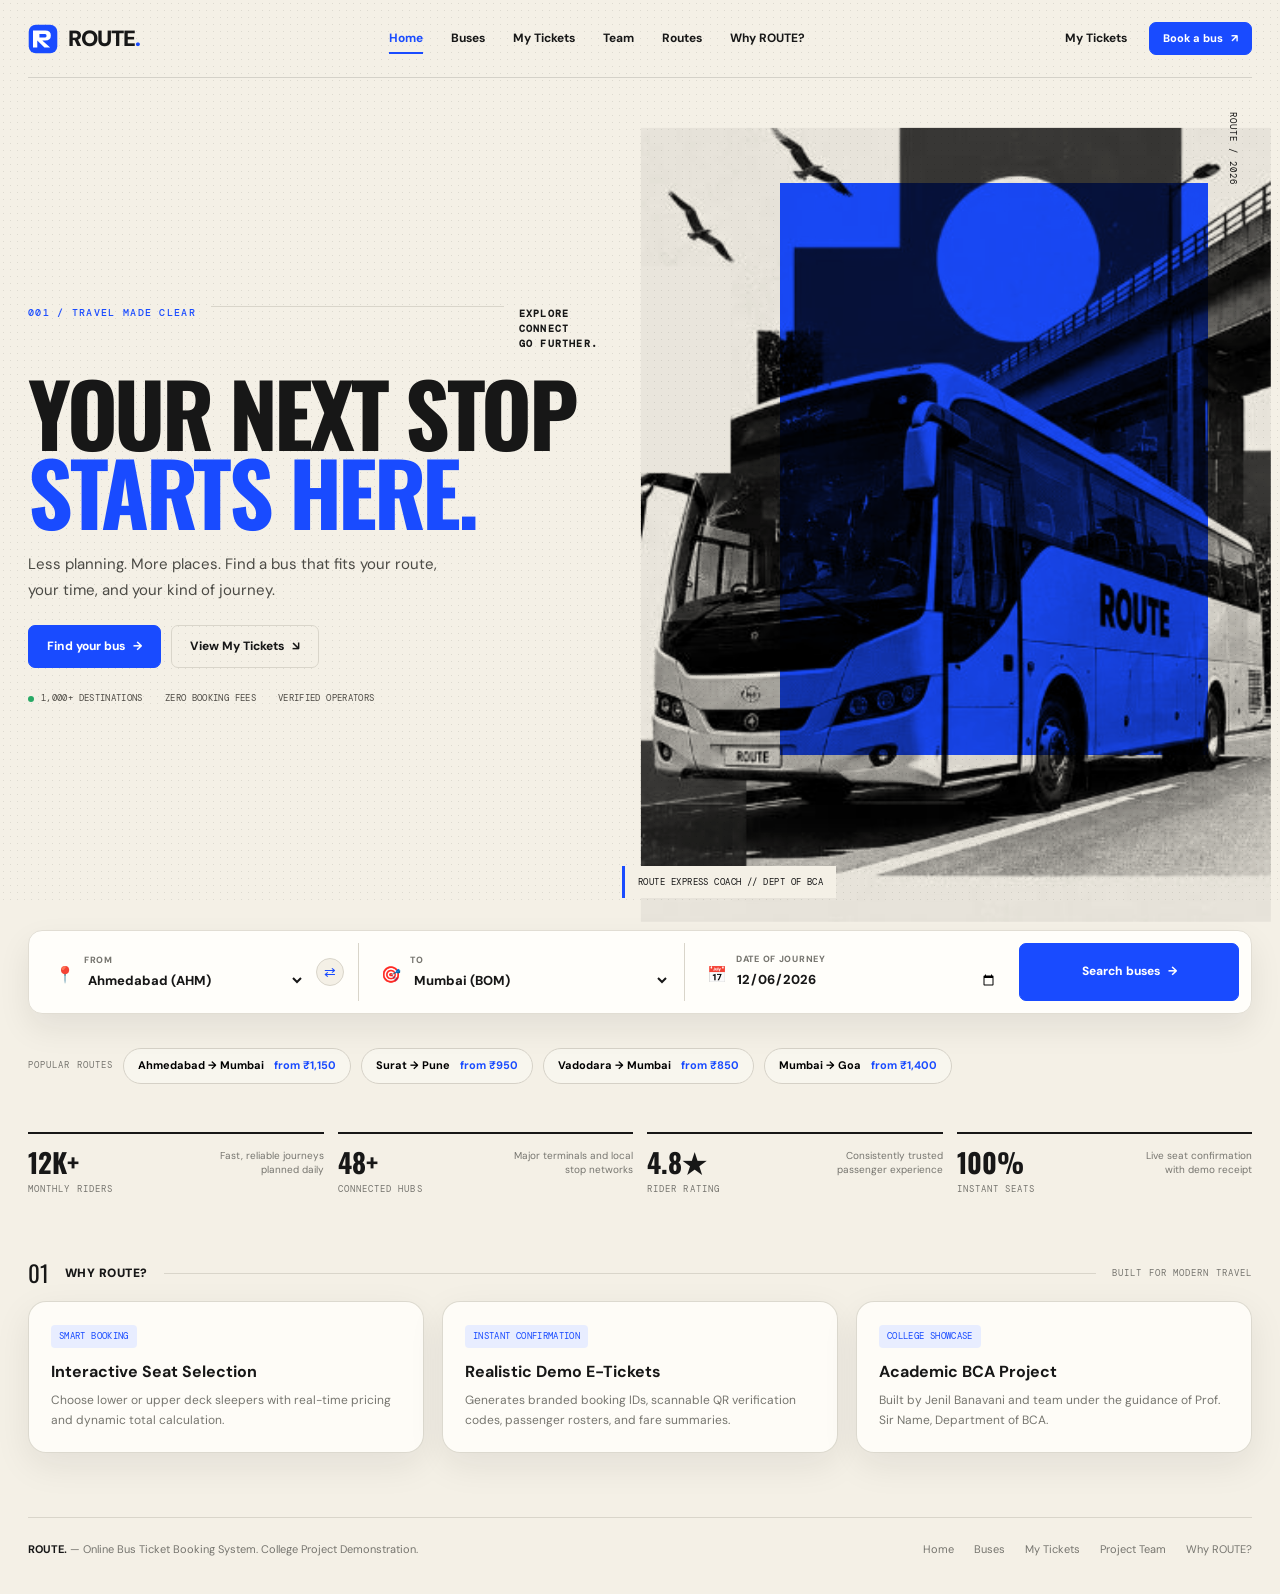
==== route-bus-booking/index.html @ c96f7eb5 "Initial commit: ROUTE - Online Bus Ticket Booking System" ====
<!doctype html>
<html lang="en">
<head>
  <meta charset="utf-8">
  <meta name="viewport" content="width=device-width, initial-scale=1">
  <meta name="theme-color" content="#f4f0e6">
  <meta name="description" content="Find your next stop with ROUTE. Explore bus routes, compare fares and book your journey online. College project demonstration.">
  <title>ROUTE — Online Bus Ticket Booking System</title>
  <link rel="icon" href="assets/route-mark.svg" type="image/svg+xml">
  <link rel="stylesheet" href="styles.css">
  <script src="app.js" defer></script>
</head>
<body>
  <div class="page-shell">
    <header class="site-header">
      <a class="brand" href="index.html" aria-label="ROUTE home">
        <img class="brand-mark" src="assets/route-mark.svg" alt="ROUTE logo">
        <span class="brand-word">ROUTE<span>.</span></span>
      </a>
      <nav class="nav-links" aria-label="Main navigation">
        <a href="index.html" class="active">Home</a>
        <a href="buses.html">Buses</a>
        <a href="ticket.html">My Tickets</a>
        <a href="project-team.html">Team</a>
        <a href="#popular">Routes</a>
        <a href="#why-route">Why ROUTE?</a>
      </nav>
      <div class="header-actions">
        <a href="ticket.html" class="text-button">My Tickets</a>
        <a href="buses.html" class="btn small">Book a bus <span>↗</span></a>
      </div>
      <button class="menu-toggle" aria-label="Toggle navigation" aria-expanded="false">☰</button>
    </header>

    <main>
      <section class="hero" aria-labelledby="hero-title">
        <div class="hero-copy">
          <div class="micro-stack">
            <span class="eyebrow blue">001 / Travel made clear</span>
            <span class="serif-rule"></span>
            <strong>Explore<br>Connect<br>Go further.</strong>
          </div>
          <h1 id="hero-title">Your next stop <span>starts here.</span></h1>
          <p class="hero-sub">Less planning. More places. Find a bus that fits your route, your time, and your kind of journey.</p>
          <div style="display:flex;gap:10px;flex-wrap:wrap">
            <a href="#search" class="btn">Find your bus <span>→</span></a>
            <a href="ticket.html" class="btn secondary">View My Tickets <span>↘</span></a>
          </div>
          <div class="hero-meta">
            <span><i class="status-dot"></i> 1,000+ destinations</span>
            <span>Zero booking fees</span>
            <span>Verified operators</span>
          </div>
        </div>

        <figure class="hero-art">
          <img src="assets/bus-clean.png" alt="ROUTE express coach bus with cobalt graphic shapes and flight patterns">
          <figcaption class="art-caption">ROUTE EXPRESS COACH // DEPT OF BCA</figcaption>
        </figure>
      </section>

      <section id="search" aria-label="Bus search">
        <form class="booking-search" id="trip-search-form">
          <div class="search-field">
            <span class="icon search-icon">📍</span>
            <div style="flex:1">
              <label for="from-city">From</label>
              <select id="from-city" name="from">
                <option value="Ahmedabad" selected>Ahmedabad (AHM)</option>
                <option value="Surat">Surat (SUR)</option>
                <option value="Vadodara">Vadodara (BDQ)</option>
                <option value="Rajkot">Rajkot (RAJ)</option>
                <option value="Mumbai">Mumbai (BOM)</option>
                <option value="Pune">Pune (PUN)</option>
              </select>
            </div>
            <button type="button" class="swap-btn" id="swap-cities" title="Swap cities" aria-label="Swap cities">⇄</button>
          </div>

          <div class="search-field">
            <span class="icon search-icon">🎯</span>
            <div style="flex:1">
              <label for="to-city">To</label>
              <select id="to-city" name="to">
                <option value="Mumbai" selected>Mumbai (BOM)</option>
                <option value="Pune">Pune (PUN)</option>
                <option value="Ahmedabad">Ahmedabad (AHM)</option>
                <option value="Surat">Surat (SUR)</option>
                <option value="Vadodara">Vadodara (BDQ)</option>
                <option value="Goa">Goa (GOI)</option>
              </select>
            </div>
          </div>

          <div class="search-field">
            <span class="icon search-icon">📅</span>
            <div style="flex:1">
              <label for="travel-date">Date of Journey</label>
              <input type="date" id="travel-date" name="date" value="2026-10-15">
            </div>
          </div>

          <button type="submit" class="btn search-submit">Search buses <span>→</span></button>
        </form>
      </section>

      <section id="popular" class="popular-routes" aria-label="Popular routes">
        <span class="tiny-label">Popular routes</span>
        <button type="button" class="route-chip" data-from="Ahmedabad" data-to="Mumbai">Ahmedabad → Mumbai <span class="blue">from ₹1,150</span></button>
        <button type="button" class="route-chip" data-from="Surat" data-to="Pune">Surat → Pune <span class="blue">from ₹950</span></button>
        <button type="button" class="route-chip" data-from="Vadodara" data-to="Mumbai">Vadodara → Mumbai <span class="blue">from ₹850</span></button>
        <button type="button" class="route-chip" data-from="Mumbai" data-to="Goa">Mumbai → Goa <span class="blue">from ₹1,400</span></button>
      </section>

      <section class="stats-row" aria-label="Platform highlights">
        <article class="stat-card">
          <div>
            <strong>12K+</strong>
            <div class="tiny-label" style="margin-top:4px">Monthly riders</div>
          </div>
          <span>Fast, reliable journeys planned daily</span>
        </article>
        <article class="stat-card">
          <div>
            <strong>48+</strong>
            <div class="tiny-label" style="margin-top:4px">Connected hubs</div>
          </div>
          <span>Major terminals and local stop networks</span>
        </article>
        <article class="stat-card">
          <div>
            <strong>4.8★</strong>
            <div class="tiny-label" style="margin-top:4px">Rider rating</div>
          </div>
          <span>Consistently trusted passenger experience</span>
        </article>
        <article class="stat-card">
          <div>
            <strong>100%</strong>
            <div class="tiny-label" style="margin-top:4px">Instant seats</div>
          </div>
          <span>Live seat confirmation with demo receipt</span>
        </article>
      </section>

      <section id="why-route" style="margin-top:54px" aria-label="Why choose ROUTE">
        <div class="page-topline">
          <span class="page-number">01</span>
          <span class="section-label">Why ROUTE?</span>
          <span class="serif-rule"></span>
          <span class="tiny-label">Built for modern travel</span>
        </div>
        <div style="display:grid;grid-template-columns:repeat(auto-fit,minmax(280px,1fr));gap:18px;margin-top:16px">
          <article class="panel" style="padding:22px">
            <span class="mini-tag blue-tag" style="margin-bottom:12px">Smart Booking</span>
            <h3 style="font-size:16px;margin:0 0 8px">Interactive Seat Selection</h3>
            <p style="color:var(--muted);font-size:12px;line-height:1.6;margin:0">Choose lower or upper deck sleepers with real-time pricing and dynamic total calculation.</p>
          </article>
          <article class="panel" style="padding:22px">
            <span class="mini-tag blue-tag" style="margin-bottom:12px">Instant Confirmation</span>
            <h3 style="font-size:16px;margin:0 0 8px">Realistic Demo E-Tickets</h3>
            <p style="color:var(--muted);font-size:12px;line-height:1.6;margin:0">Generates branded booking IDs, scannable QR verification codes, passenger rosters, and fare summaries.</p>
          </article>
          <article class="panel" style="padding:22px">
            <span class="mini-tag blue-tag" style="margin-bottom:12px">College Showcase</span>
            <h3 style="font-size:16px;margin:0 0 8px">Academic BCA Project</h3>
            <p style="color:var(--muted);font-size:12px;line-height:1.6;margin:0">Built by Jenil Banavani and team under the guidance of Prof. Sir Name, Department of BCA.</p>
          </article>
        </div>
      </section>
    </main>

    <footer class="site-footer">
      <div>
        <strong>ROUTE.</strong> — Online Bus Ticket Booking System. College Project Demonstration.
      </div>
      <div class="footer-links">
        <a href="index.html">Home</a>
        <a href="buses.html">Buses</a>
        <a href="ticket.html">My Tickets</a>
        <a href="project-team.html">Project Team</a>
        <a href="#why-route">Why ROUTE?</a>
      </div>
    </footer>
  </div>
</body>
</html>
---- route-bus-booking/styles.css ----
@import url('https://fonts.googleapis.com/css2?family=DM+Mono:wght@400;500;700&family=DM+Sans:wght@400;500;600;700;800&family=Oswald:wght@500;600;700&display=swap');

/* ==========================================================================
   ROUTE — Online Bus Ticket Booking System
   Unified Design Tokens & Global Styles
   ========================================================================== */

:root {
  --paper: #f4f0e6;
  --paper-light: #fbf9f3;
  --ink: #171717;
  --muted: #76756f;
  --line: #d9d5ca;
  --blue: #194bff;
  --blue-dark: #1037cf;
  --green: #148447;
  --white: #fffefa;
  --shadow: 0 12px 36px rgba(26, 25, 22, 0.08);
  --radius: 18px;
}

*, *::before, *::after {
  box-sizing: border-box;
}

html {
  scroll-behavior: smooth;
}

body {
  margin: 0;
  background-color: var(--paper);
  color: var(--ink);
  font-family: 'DM Sans', -apple-system, BlinkMacSystemFont, 'Segoe UI', Roboto, sans-serif;
  font-size: 14px;
  line-height: 1.45;
  min-height: 100vh;
  position: relative;
}

body::before {
  content: "";
  position: fixed;
  inset: 0;
  pointer-events: none;
  opacity: 0.16;
  z-index: -1;
  background-image: radial-gradient(#6b685f 0.55px, transparent 0.65px);
  background-size: 7px 7px;
}

a {
  color: inherit;
  text-decoration: none;
}

button, input, select {
  font: inherit;
}

button {
  cursor: pointer;
}

img {
  display: block;
  max-width: 100%;
}

/* Typography Utilities */
.mono { font-family: 'DM Mono', monospace; }
.eyebrow {
  font-family: 'DM Mono', monospace;
  text-transform: uppercase;
  letter-spacing: 0.13em;
  font-size: 10px;
  font-weight: 500;
}
.blue { color: var(--blue); }
.muted { color: var(--muted); }
.serif-rule {
  height: 1px;
  background: var(--line);
  flex: 1;
  min-width: 18px;
}

/* Page Shell & Navigation */
.page-shell {
  max-width: 1420px;
  padding: 0 28px;
  margin: 0 auto;
}

.site-header {
  height: 78px;
  display: flex;
  align-items: center;
  gap: 34px;
  border-bottom: 1px solid rgba(23, 23, 23, 0.14);
  position: relative;
  z-index: 100;
}

.brand {
  display: inline-flex;
  align-items: center;
  gap: 10px;
  font-size: 23px;
  font-weight: 900;
  letter-spacing: -1.3px;
  flex-shrink: 0;
}

.brand-mark {
  width: 30px;
  height: 30px;
}

.brand-word span {
  color: var(--blue);
}

.nav-links {
  display: flex;
  align-items: center;
  gap: 28px;
  margin: auto;
  font-size: 12px;
  font-weight: 700;
}

.nav-links a {
  position: relative;
  padding: 8px 0;
  transition: color 0.18s;
}

.nav-links a:hover,
.nav-links a.active {
  color: var(--blue);
}

.nav-links a:hover::after,
.nav-links a.active::after {
  content: "";
  position: absolute;
  bottom: 1px;
  left: 0;
  right: 0;
  height: 2px;
  background: var(--blue);
}

.header-actions {
  display: flex;
  gap: 10px;
  align-items: center;
}

.text-button {
  border: 0;
  background: transparent;
  font-size: 12px;
  font-weight: 700;
  padding: 10px 12px;
  cursor: pointer;
  color: var(--ink);
  transition: color 0.18s;
}

.text-button:hover {
  color: var(--blue);
}

.btn {
  display: inline-flex;
  align-items: center;
  justify-content: center;
  gap: 8px;
  border: 1px solid var(--blue);
  background: var(--blue);
  color: #fff;
  padding: 12px 18px;
  border-radius: 7px;
  font-weight: 800;
  font-size: 12px;
  text-decoration: none;
  cursor: pointer;
  transition: transform 0.18s, background 0.18s, border-color 0.18s, color 0.18s;
  white-space: nowrap;
}

.btn:hover {
  background: var(--blue-dark);
  border-color: var(--blue-dark);
  color: #fff;
  transform: translateY(-1px);
}

.btn.secondary {
  background: transparent;
  color: var(--ink);
  border-color: var(--line);
}

.btn.secondary:hover {
  border-color: var(--blue);
  color: var(--blue);
  background: rgba(25, 75, 255, 0.05);
}

.btn.small {
  padding: 8px 13px;
  font-size: 11px;
}

.btn.full {
  width: 100%;
}

.btn:disabled {
  opacity: 0.45;
  cursor: not-allowed;
  transform: none;
}

.menu-toggle {
  display: none;
  border: 1px solid var(--line);
  border-radius: 8px;
  background: var(--paper-light);
  width: 38px;
  height: 38px;
  font-size: 20px;
  align-items: center;
  justify-content: center;
  padding: 0;
}

/* Page Topline */
.page-topline {
  display: flex;
  align-items: center;
  gap: 16px;
  margin: 26px 0 16px;
}

.page-number {
  font-family: 'Oswald', sans-serif;
  font-size: 23px;
  line-height: 1;
}

.section-label {
  font-size: 12px;
  font-weight: 900;
  text-transform: uppercase;
  letter-spacing: 0.04em;
}

.tiny-label {
  font-family: 'DM Mono', monospace;
  font-size: 9px;
  letter-spacing: 0.12em;
  text-transform: uppercase;
  color: var(--muted);
  white-space: nowrap;
}

/* Form Controls & Panels */
.panel {
  background: rgba(255, 254, 250, 0.85);
  border: 1px solid rgba(217, 213, 202, 0.9);
  border-radius: var(--radius);
  box-shadow: var(--shadow);
}

.form-field {
  display: flex;
  flex-direction: column;
  gap: 6px;
  min-width: 0;
}

.form-field label {
  font-size: 10px;
  font-weight: 800;
  color: #494843;
}

.form-field input,
.form-field select {
  width: 100%;
  min-width: 0;
  border: 1px solid #dcd8cf;
  background: #fffefa;
  border-radius: 7px;
  padding: 11px 12px;
  color: var(--ink);
  outline: none;
  transition: border 0.18s, box-shadow 0.18s;
}

.form-field input:focus,
.form-field select:focus {
  border-color: var(--blue);
  box-shadow: 0 0 0 3px rgba(25, 75, 255, 0.12);
}

.icon {
  width: 18px;
  height: 18px;
  display: inline-block;
  vertical-align: middle;
  flex-shrink: 0;
}

.mini-tag {
  display: inline-flex;
  align-items: center;
  gap: 6px;
  padding: 5px 8px;
  border-radius: 4px;
  background: #efede5;
  font-family: 'DM Mono', monospace;
  font-size: 9px;
  text-transform: uppercase;
  letter-spacing: 0.04em;
}

.mini-tag.blue-tag {
  background: #e8edff;
  color: var(--blue);
}

.status-dot {
  width: 6px;
  height: 6px;
  background: #27a965;
  border-radius: 50%;
  display: inline-block;
}

/* Flow Progress Bar */
.flow-progress {
  display: flex;
  align-items: center;
  gap: 8px;
  margin: 20px 0 24px;
  overflow-x: auto;
  padding: 2px 0 6px;
}

.progress-step {
  display: flex;
  align-items: center;
  gap: 8px;
  color: #8c8981;
  font-size: 10px;
  white-space: nowrap;
}

.progress-step .step-circle {
  display: inline-flex;
  align-items: center;
  justify-content: center;
  width: 25px;
  height: 25px;
  border-radius: 50%;
  border: 1px solid #d3d0c8;
  background: #f8f5ed;
  font-family: 'DM Mono', monospace;
  font-size: 10px;
}

.progress-step.active {
  font-weight: 800;
  color: var(--ink);
}

.progress-step.active .step-circle {
  background: var(--blue);
  border-color: var(--blue);
  color: #fff;
}

.progress-step.done .step-circle {
  background: #e2eaff;
  border-color: #e2eaff;
  color: var(--blue);
}

.progress-line {
  height: 1px;
  min-width: 22px;
  flex: 1;
  background: #d7d3ca;
}

/* ==========================================================================
   Home Page Styles
   ========================================================================== */

.hero {
  display: grid;
  grid-template-columns: 0.95fr 1.05fr;
  min-height: 520px;
  align-items: center;
  padding: 34px 0 24px;
  gap: 24px;
}

.hero-copy {
  position: relative;
  z-index: 2;
  padding: 10px 0 16px;
}

.micro-stack {
  display: flex;
  align-items: flex-start;
  gap: 15px;
  margin-bottom: 22px;
}

.micro-stack strong {
  font-family: 'DM Mono', monospace;
  font-size: 10px;
  letter-spacing: 0.12em;
  line-height: 1.5;
  text-transform: uppercase;
  max-width: 110px;
}

.hero h1 {
  font-family: 'Oswald', Impact, sans-serif;
  font-size: clamp(56px, 6.8vw, 100px);
  font-weight: 700;
  line-height: 0.9;
  letter-spacing: -0.04em;
  text-transform: uppercase;
  margin: 0 0 22px;
  max-width: 650px;
}

.hero h1 span {
  color: var(--blue);
  display: block;
}

.hero-sub {
  font-size: 15px;
  color: #4b4a45;
  max-width: 420px;
  line-height: 1.7;
  margin: 0 0 22px;
}

.hero-meta {
  display: flex;
  gap: 22px;
  align-items: center;
  font-family: 'DM Mono', monospace;
  font-size: 9px;
  text-transform: uppercase;
  letter-spacing: 0.04em;
  color: #4e4b45;
  margin-top: 24px;
  flex-wrap: wrap;
}

.hero-meta span {
  display: flex;
  align-items: center;
  gap: 7px;
}

.hero-art {
  position: relative;
  min-height: 410px;
  display: flex;
  align-items: center;
  justify-content: center;
  margin: 0;
}

.hero-art::before {
  content: "";
  position: absolute;
  width: 68%;
  height: 72%;
  right: 7%;
  top: 9%;
  background: var(--blue);
  z-index: 0;
}

.hero-art::after {
  content: "ROUTE / 2026";
  position: absolute;
  right: 2%;
  top: 0;
  font-family: 'DM Mono', monospace;
  font-size: 9px;
  letter-spacing: 0.12em;
  writing-mode: vertical-rl;
}

.hero-art img {
  width: 100%;
  max-width: 740px;
  position: relative;
  z-index: 1;
  mix-blend-mode: multiply;
  filter: grayscale(1) contrast(1.05);
  transform: translate(3%, 2%);
}

.art-caption {
  position: absolute;
  left: 0;
  bottom: 8px;
  z-index: 2;
  background: var(--paper);
  padding: 9px 13px;
  font-family: 'DM Mono', monospace;
  font-size: 9px;
  text-transform: uppercase;
  line-height: 1.6;
  letter-spacing: 0.05em;
  border-left: 3px solid var(--blue);
}

.booking-search {
  position: relative;
  margin: 0 0 34px;
  background: var(--white);
  border: 1px solid #e1ddd3;
  border-radius: 14px;
  box-shadow: 0 14px 32px rgba(27, 26, 23, 0.08);
  padding: 12px;
  display: grid;
  grid-template-columns: 1fr 1fr 1fr 220px;
  gap: 8px;
}

.search-field {
  display: flex;
  align-items: center;
  gap: 11px;
  padding: 10px 14px;
  border-right: 1px solid var(--line);
  min-width: 0;
}

.search-field:last-of-type {
  border: 0;
}

.search-field .search-icon {
  color: var(--blue);
  font-size: 16px;
}

.search-field label {
  display: block;
  font-size: 9px;
  font-weight: 800;
  color: var(--muted);
  text-transform: uppercase;
  letter-spacing: 0.08em;
  margin-bottom: 3px;
}

.search-field input,
.search-field select {
  border: 0;
  background: transparent;
  outline: none;
  width: 100%;
  font-weight: 800;
  font-size: 13px;
  color: var(--ink);
  min-width: 0;
  padding: 0;
}

.swap-btn {
  background: var(--paper);
  border: 1px solid var(--line);
  border-radius: 50%;
  width: 28px;
  height: 28px;
  color: var(--blue);
  display: flex;
  align-items: center;
  justify-content: center;
  flex-shrink: 0;
  transition: transform 0.18s, border-color 0.18s;
}

.swap-btn:hover {
  transform: rotate(180deg);
  border-color: var(--blue);
}

.search-submit {
  align-self: stretch;
  min-height: 54px;
}

.popular-routes {
  display: flex;
  align-items: center;
  gap: 10px;
  flex-wrap: wrap;
  padding-bottom: 12px;
}

.route-chip {
  display: inline-flex;
  align-items: center;
  gap: 10px;
  border: 1px solid #d5d1c7;
  background: rgba(255, 254, 250, 0.4);
  padding: 9px 14px;
  border-radius: 30px;
  font-size: 11px;
  font-weight: 700;
  cursor: pointer;
  transition: all 0.18s;
}

.route-chip:hover {
  border-color: var(--blue);
  color: var(--blue);
  background: #fff;
  transform: translateY(-1px);
}

.stats-row {
  display: grid;
  grid-template-columns: repeat(4, 1fr);
  gap: 14px;
  margin: 36px 0 0;
}

.stat-card {
  border-top: 2px solid var(--ink);
  padding: 15px 0 12px;
  display: flex;
  justify-content: space-between;
  gap: 12px;
  align-items: flex-start;
}

.stat-card strong {
  font-family: 'Oswald', sans-serif;
  font-size: 27px;
  line-height: 1;
}

.stat-card span {
  max-width: 125px;
  color: var(--muted);
  font-size: 10px;
  text-align: right;
}

/* ==========================================================================
   Bus Listing Page Styles
   ========================================================================== */

.results-title {
  display: flex;
  align-items: flex-end;
  justify-content: space-between;
  gap: 20px;
  margin-bottom: 20px;
}

.results-title h1,
.subpage-title {
  font-family: 'Oswald', sans-serif;
  font-size: clamp(42px, 5vw, 64px);
  line-height: 0.95;
  letter-spacing: -0.02em;
  text-transform: uppercase;
  margin: 0;
}

.results-title h1 span {
  color: var(--blue);
}

.results-subtitle {
  color: var(--muted);
  font-size: 12px;
  margin-top: 8px;
}

.compact-search {
  display: flex;
  align-items: center;
  gap: 13px;
  border: 1px solid var(--line);
  border-radius: 10px;
  background: #fbf9f3;
  padding: 11px 14px;
  font-size: 11px;
}

.compact-search strong {
  font-size: 13px;
}

.compact-search .arrow {
  color: var(--blue);
  font-size: 18px;
}

.results-layout {
  display: grid;
  grid-template-columns: 230px 1fr;
  gap: 18px;
  align-items: start;
}

.filter-panel {
  padding: 18px 16px;
  position: sticky;
  top: 16px;
}

.panel-heading {
  display: flex;
  align-items: center;
  justify-content: space-between;
  gap: 8px;
  padding-bottom: 12px;
  border-bottom: 1px solid var(--line);
  margin-bottom: 12px;
}

.panel-heading h3 {
  font-size: 13px;
  margin: 0;
}

.link-button {
  border: 0;
  background: transparent;
  color: var(--blue);
  font-size: 10px;
  font-weight: 800;
  padding: 0;
  cursor: pointer;
}

.filter-group {
  padding: 12px 0;
  border-bottom: 1px solid #e6e2d8;
}

.filter-group:last-child {
  border: 0;
}

.filter-group h4 {
  font-size: 10px;
  margin: 0 0 9px;
  text-transform: uppercase;
  letter-spacing: 0.05em;
}

.check-row {
  display: flex;
  align-items: center;
  gap: 8px;
  font-size: 10.5px;
  margin: 7px 0;
  color: #53524d;
  cursor: pointer;
}

.check-row input {
  accent-color: var(--blue);
  margin: 0;
  width: 14px;
  height: 14px;
}

.range-row {
  display: flex;
  justify-content: space-between;
  font-family: 'DM Mono', monospace;
  font-size: 9px;
  color: var(--muted);
  margin-top: 6px;
}

.range-input {
  width: 100%;
  accent-color: var(--blue);
}

.list-tools {
  display: flex;
  align-items: center;
  justify-content: space-between;
  gap: 15px;
  margin-bottom: 12px;
}

.list-tools strong {
  font-size: 13px;
}

.list-tools span {
  font-size: 11px;
  color: var(--muted);
}

.sort-select {
  border: 1px solid var(--line);
  border-radius: 7px;
  background: #fffefa;
  padding: 8px 10px;
  font-size: 10.5px;
  font-weight: 700;
  outline: none;
}

.bus-list {
  display: flex;
  flex-direction: column;
  gap: 11px;
}

.bus-card {
  display: grid;
  grid-template-columns: 124px 1.1fr 0.9fr 130px;
  gap: 15px;
  align-items: center;
  background: rgba(255, 254, 250, 0.9);
  border: 1px solid #e1ddd3;
  border-radius: 14px;
  padding: 13px;
  transition: transform 0.18s, border-color 0.18s, box-shadow 0.18s;
}

.bus-card:hover {
  transform: translateY(-2px);
  border-color: #becbff;
  box-shadow: 0 10px 24px rgba(25, 75, 255, 0.08);
}

.bus-thumb {
  width: 124px;
  height: 92px;
  background: #e4e1d8;
  position: relative;
  overflow: hidden;
  border-radius: 8px;
}

.bus-thumb::before {
  content: "";
  position: absolute;
  top: 0;
  right: 0;
  width: 52%;
  height: 100%;
  background: var(--blue);
}

.bus-thumb img {
  height: 100%;
  width: 160%;
  max-width: none;
  object-fit: contain;
  position: relative;
  left: -20%;
  mix-blend-mode: multiply;
  filter: grayscale(1);
}

.bus-time {
  display: flex;
  align-items: center;
  gap: 8px;
  font-family: 'Oswald', sans-serif;
  font-size: 18px;
  line-height: 1.1;
}

.bus-time .small-arrow {
  font-family: 'DM Sans', sans-serif;
  color: var(--muted);
  font-size: 13px;
}

.bus-route-line {
  display: flex;
  align-items: center;
  gap: 10px;
  color: var(--muted);
  font-size: 10px;
  margin: 7px 0 8px;
}

.route-dash {
  flex: 1;
  max-width: 40px;
  border-top: 1px dashed #bab6ad;
}

.bus-meta {
  display: flex;
  flex-wrap: wrap;
  gap: 8px;
  color: #55534e;
  font-size: 9.5px;
}

.bus-company {
  font-size: 12px;
  font-weight: 800;
}

.rating {
  font-size: 10px;
  color: #77746d;
  margin-top: 5px;
}

.rating b {
  color: #181818;
}

.stars {
  color: #f0a800;
  letter-spacing: 1px;
}

.bus-features {
  display: flex;
  gap: 6px;
  flex-wrap: wrap;
  margin-top: 7px;
}

.feature {
  font-size: 8.5px;
  color: #64615b;
  display: inline-flex;
  align-items: center;
  gap: 4px;
}

.bus-price {
  text-align: right;
}

.bus-price strong {
  display: block;
  font-family: 'Oswald', sans-serif;
  font-size: 24px;
  line-height: 1.15;
}

.bus-price small {
  display: block;
  color: var(--muted);
  font-size: 9px;
  margin-bottom: 10px;
}

.bus-price .btn {
  padding: 10px 12px;
  font-size: 10.5px;
}

.empty-state {
  padding: 45px 20px;
  text-align: center;
  border: 1px dashed var(--line);
  border-radius: 13px;
  color: var(--muted);
}

.empty-state strong {
  display: block;
  color: var(--ink);
  font-size: 18px;
  margin-bottom: 8px;
}

/* ==========================================================================
   Seat Selection Page Styles
   ========================================================================== */

.page-heading-row {
  display: flex;
  align-items: flex-end;
  justify-content: space-between;
  gap: 20px;
  margin: 24px 0 18px;
}

.page-heading-row p {
  margin: 10px 0 0;
  color: var(--muted);
  font-size: 12px;
}

.journey-strip {
  display: flex;
  align-items: center;
  justify-content: space-between;
  gap: 16px;
  padding: 15px 18px;
  margin-bottom: 18px;
}

.journey-city {
  display: flex;
  align-items: center;
  gap: 12px;
  font-weight: 800;
  font-size: 14px;
}

.journey-city small {
  display: block;
  color: var(--muted);
  font-size: 9px;
  font-weight: 500;
}

.journey-date {
  text-align: right;
  color: var(--muted);
  font-size: 10px;
}

.journey-date strong {
  display: block;
  color: var(--ink);
  font-size: 12px;
}

.seat-layout {
  display: grid;
  grid-template-columns: minmax(0, 1.25fr) minmax(260px, 0.75fr);
  gap: 18px;
  align-items: start;
}

.seat-panel {
  padding: 20px;
}

.bus-ident {
  display: flex;
  align-items: center;
  gap: 14px;
  padding-bottom: 16px;
  border-bottom: 1px solid var(--line);
}

.bus-ident .bus-thumb {
  width: 84px;
  height: 64px;
  flex-shrink: 0;
}

.bus-ident h3 {
  font-size: 14px;
  margin: 0 0 4px;
}

.bus-ident p {
  font-size: 10px;
  color: var(--muted);
  margin: 0;
}

.deck-tabs {
  display: flex;
  gap: 8px;
  margin: 16px 0;
}

.deck-tab {
  border: 1px solid var(--line);
  border-radius: 6px;
  background: transparent;
  padding: 8px 14px;
  font-size: 10.5px;
  font-weight: 800;
  cursor: pointer;
  transition: all 0.18s;
}

.deck-tab.active {
  background: var(--blue);
  border-color: var(--blue);
  color: #fff;
}

.seat-legend {
  display: flex;
  gap: 18px;
  flex-wrap: wrap;
  font-size: 9.5px;
  color: var(--muted);
  margin-bottom: 16px;
}

.seat-legend span {
  display: flex;
  align-items: center;
  gap: 6px;
}

.legend-box {
  width: 14px;
  height: 14px;
  border-radius: 3px;
  background: #fff;
  border: 1px solid #cfcbc1;
}

.legend-box.selected {
  background: var(--blue);
  border-color: var(--blue);
}

.legend-box.occupied {
  background: #d6d3cb;
  border-color: #d6d3cb;
}

.bus-cabin {
  border: 1px solid #dcd8cf;
  border-radius: 80px 80px 18px 18px;
  padding: 26px 20px 22px;
  max-width: 440px;
  margin: 0 auto;
  background: linear-gradient(180deg, #f6f4ed, #eeece4);
  position: relative;
}

.driver-row {
  display: flex;
  justify-content: flex-end;
  padding: 0 5px 18px;
  border-bottom: 1px dashed #cecbc2;
  margin-bottom: 18px;
}

.driver-wheel {
  width: 31px;
  height: 31px;
  border: 4px solid #b9b6ad;
  border-radius: 50%;
  position: relative;
}

.driver-wheel::after {
  content: "";
  position: absolute;
  width: 4px;
  height: 14px;
  background: #b9b6ad;
  left: 9px;
  top: 4px;
  transform: rotate(45deg);
}

.seat-grid {
  display: grid;
  grid-template-columns: minmax(26px, 1fr) minmax(26px, 1fr) 20px minmax(26px, 1fr) minmax(26px, 1fr);
  gap: 9px 8px;
}

.seat {
  border: 1px solid #bcb9b1;
  border-radius: 5px;
  background: #fffefa;
  min-height: 32px;
  font-family: 'DM Mono', monospace;
  font-size: 10px;
  font-weight: 500;
  color: #555;
  position: relative;
  box-shadow: 0 2px 0 #d9d5cc;
  transition: all 0.15s;
  cursor: pointer;
}

.seat:hover:not(.occupied):not(.selected) {
  border-color: var(--blue);
  color: var(--blue);
}

.seat.selected {
  background: var(--blue);
  color: #fff;
  border-color: var(--blue);
  box-shadow: 0 2px 0 #0d2eab;
}

.seat.occupied {
  background: #d6d3cb;
  border-color: #d6d3cb;
  color: #8f8c84;
  box-shadow: none;
  cursor: not-allowed;
}

.aisle-gap {
  display: block;
  min-height: 26px;
}

.seat-caption {
  display: flex;
  justify-content: space-between;
  max-width: 440px;
  margin: 10px auto 0;
  font-family: 'DM Mono', monospace;
  color: #8d8980;
  font-size: 8px;
  text-transform: uppercase;
  letter-spacing: 0.1em;
}

.summary-panel {
  padding: 20px;
  position: sticky;
  top: 16px;
}

.summary-panel h3 {
  margin: 0 0 15px;
  font-size: 14px;
}

.summary-bus {
  display: flex;
  gap: 12px;
  align-items: center;
  padding-bottom: 15px;
  border-bottom: 1px solid var(--line);
}

.summary-bus .bus-thumb {
  width: 74px;
  height: 58px;
  flex-shrink: 0;
}

.summary-bus strong {
  display: block;
  font-size: 11.5px;
}

.summary-bus small {
  display: block;
  font-size: 9.5px;
  color: var(--muted);
  margin-top: 3px;
}

.summary-rows {
  display: flex;
  flex-direction: column;
  gap: 12px;
  padding: 16px 0;
}

.summary-row {
  display: flex;
  justify-content: space-between;
  gap: 12px;
  font-size: 11px;
  color: #64615a;
}

.summary-row strong {
  font-weight: 800;
  color: var(--ink);
  text-align: right;
}

.summary-row.total {
  padding-top: 13px;
  border-top: 1px solid var(--line);
  font-size: 13px;
  color: var(--ink);
}

.summary-note {
  background: #f0eee6;
  padding: 10px 12px;
  border-radius: 7px;
  font-size: 9px;
  color: #747169;
  margin: 0 0 15px;
  line-height: 1.55;
}

/* ==========================================================================
   Checkout Page Styles
   ========================================================================== */

.checkout-layout {
  display: grid;
  grid-template-columns: 1.1fr 0.9fr;
  gap: 18px;
  align-items: start;
}

.checkout-main {
  display: flex;
  flex-direction: column;
  gap: 15px;
}

.checkout-card {
  padding: 20px;
}

.card-title-row {
  display: flex;
  align-items: center;
  justify-content: space-between;
  gap: 12px;
  margin-bottom: 16px;
}

.card-title-row h3 {
  margin: 0;
  font-size: 14px;
}

.step-pill {
  display: inline-flex;
  align-items: center;
  gap: 5px;
  font-size: 9px;
  font-weight: 800;
  color: var(--blue);
  background: #e8edff;
  padding: 5px 8px;
  border-radius: 5px;
}

.passenger-form {
  border: 1px solid var(--line);
  border-radius: 10px;
  padding: 14px;
  margin-bottom: 12px;
  background: #fbf9f4;
}

.passenger-form:last-child {
  margin-bottom: 0;
}

.passenger-top {
  display: flex;
  justify-content: space-between;
  align-items: center;
  font-size: 11px;
  font-weight: 800;
  margin-bottom: 12px;
}

.form-grid {
  display: grid;
  grid-template-columns: 1.3fr 0.8fr 0.9fr;
  gap: 10px;
}

.contact-grid {
  display: grid;
  grid-template-columns: 1fr 1fr;
  gap: 10px;
}

.payment-option {
  display: flex;
  align-items: center;
  gap: 12px;
  border: 1px solid var(--line);
  border-radius: 9px;
  padding: 13px;
  margin-bottom: 9px;
  cursor: pointer;
  transition: all 0.15s;
}

.payment-option:has(input:checked) {
  border-color: var(--blue);
  background: #f2f5ff;
  box-shadow: 0 0 0 1px var(--blue) inset;
}

.payment-option input {
  accent-color: var(--blue);
}

.payment-option .payment-symbol {
  width: 34px;
  height: 34px;
  border: 1px solid var(--line);
  border-radius: 8px;
  background: #fff;
  display: flex;
  align-items: center;
  justify-content: center;
  color: var(--blue);
  font-weight: 900;
  font-size: 10px;
}

.payment-option strong {
  display: block;
  font-size: 11.5px;
}

.payment-option small {
  display: block;
  color: var(--muted);
  font-size: 9px;
  margin-top: 3px;
}

.offer-row {
  display: flex;
  gap: 8px;
  margin-top: 14px;
}

.offer-row input {
  flex: 1;
  min-width: 0;
  border: 1px solid var(--line);
  border-radius: 7px;
  padding: 10px 12px;
  background: #fffefa;
  text-transform: uppercase;
  outline: none;
}

.offer-row button {
  border: 1px solid var(--line);
  background: #f1efe8;
  border-radius: 7px;
  padding: 0 14px;
  font-size: 10.5px;
  font-weight: 800;
}

.offer-message {
  font-size: 10.5px;
  margin-top: 7px;
  min-height: 14px;
  font-weight: 600;
}

.secure-note {
  font-size: 9px;
  color: var(--muted);
  display: flex;
  align-items: center;
  gap: 6px;
  margin-top: 11px;
}

.checkout-summary .summary-rows {
  padding: 14px 0;
}

.terms-check {
  display: flex;
  align-items: flex-start;
  gap: 8px;
  font-size: 10px;
  color: var(--muted);
  margin: 15px 0;
  cursor: pointer;
}

.terms-check input {
  margin-top: 2px;
  accent-color: var(--blue);
}

/* ==========================================================================
   Ticket & Confirmation Page Styles
   ========================================================================== */

.confirmation-header {
  text-align: center;
  padding: 26px 10px 22px;
}

.success-mark {
  display: flex;
  align-items: center;
  justify-content: center;
  width: 58px;
  height: 58px;
  border-radius: 50%;
  background: #168749;
  color: #fff;
  font-size: 30px;
  font-weight: 700;
  margin: 0 auto 12px;
  box-shadow: 0 0 0 8px rgba(22, 135, 73, 0.12);
}

.confirmation-header h1 {
  font-family: 'Oswald', sans-serif;
  text-transform: uppercase;
  font-size: clamp(34px, 5vw, 52px);
  line-height: 1;
  margin: 0 0 7px;
  letter-spacing: -0.01em;
}

.confirmation-header h1 span {
  color: var(--blue);
}

.confirmation-header p {
  font-size: 12px;
  color: var(--muted);
  margin: 0;
}

.demo-tag-pill {
  display: inline-flex;
  align-items: center;
  gap: 6px;
  margin-top: 12px;
  background: #fff2df;
  color: #9b4d00;
  border: 1px solid #f6cf96;
  padding: 5px 14px;
  border-radius: 20px;
  font-family: 'DM Mono', monospace;
  font-size: 9.5px;
  font-weight: 700;
  letter-spacing: 0.05em;
  text-transform: uppercase;
  box-shadow: 0 2px 6px rgba(0, 0, 0, 0.03);
}

.ticket-wrap {
  max-width: 920px;
  margin: 0 auto;
}

.ticket {
  background: #fffefa;
  border: 1px solid #d4cfc2;
  border-radius: 18px;
  overflow: hidden;
  box-shadow: var(--shadow);
  position: relative;
}

.ticket::before {
  content: "";
  position: absolute;
  left: 0;
  top: 0;
  bottom: 0;
  width: 7px;
  background: var(--blue);
  z-index: 4;
}

.ticket-head {
  display: flex;
  align-items: center;
  justify-content: space-between;
  gap: 20px;
  padding: 22px 28px 18px 32px;
  background: #fbf9f3;
  border-bottom: 1px solid var(--line);
}

.ticket-brand {
  display: flex;
  align-items: center;
  gap: 12px;
}

.ticket-brand img {
  width: 34px;
  height: 34px;
  border-radius: 8px;
}

.ticket-brand-text {
  display: flex;
  flex-direction: column;
}

.brand-word {
  font-size: 22px;
  font-weight: 900;
  letter-spacing: -1px;
  line-height: 1;
}

.ticket-subtitle {
  font-family: 'DM Mono', monospace;
  font-size: 8.5px;
  letter-spacing: 0.12em;
  color: var(--muted);
  text-transform: uppercase;
  margin-top: 3px;
}

.ticket-badges {
  display: flex;
  align-items: center;
  gap: 14px;
  flex-wrap: wrap;
  justify-content: flex-end;
}

.ticket-status-badge {
  background: #e7f7ee;
  color: #127c3f;
  border: 1px solid #bce6cf;
  padding: 6px 12px;
  border-radius: 6px;
  font-family: 'DM Mono', monospace;
  font-size: 9px;
  font-weight: 700;
  letter-spacing: 0.05em;
  text-transform: uppercase;
}

.ticket-id-wrap {
  display: flex;
  flex-direction: column;
  align-items: flex-end;
  gap: 2px;
}

.ticket-id-label {
  font-family: 'DM Mono', monospace;
  font-size: 8px;
  letter-spacing: 0.12em;
  color: var(--muted);
  text-transform: uppercase;
}

.ticket-id-val {
  display: flex;
  align-items: center;
  gap: 6px;
}

.ticket-id-val strong {
  font-family: 'DM Mono', monospace;
  font-size: 13px;
  letter-spacing: 0.03em;
  color: var(--ink);
  font-weight: 700;
}

.copy-id-btn {
  border: 1px solid var(--line);
  background: #fff;
  border-radius: 5px;
  padding: 3px 7px;
  font-size: 11px;
  color: var(--blue);
  cursor: pointer;
  line-height: 1;
  transition: all 0.15s;
}

.copy-id-btn:hover {
  border-color: var(--blue);
  background: rgba(25, 75, 255, 0.07);
}

.ticket-notice-strip {
  display: flex;
  align-items: center;
  gap: 10px;
  background: #fffbe6;
  border-bottom: 1px dashed #e8dcb8;
  padding: 9px 28px 9px 32px;
  font-size: 10px;
  color: #7a5800;
}

.notice-icon {
  font-weight: 900;
  font-size: 13px;
}

.ticket-notice-strip strong {
  color: #5b4100;
  font-family: 'DM Mono', monospace;
  font-size: 9px;
  letter-spacing: 0.04em;
}

.ticket-route-strip {
  display: grid;
  grid-template-columns: 1fr 1.25fr 1fr;
  gap: 18px;
  align-items: center;
  padding: 24px 28px 22px 32px;
  background: #fffefa;
  border-bottom: 1px solid var(--line);
}

.route-city-block {
  display: flex;
  flex-direction: column;
  gap: 3px;
}

.route-badge {
  font-family: 'DM Mono', monospace;
  font-size: 8px;
  letter-spacing: 0.12em;
  text-transform: uppercase;
  color: var(--blue);
  font-weight: 700;
}

.route-city-name {
  font-family: 'Oswald', sans-serif;
  font-size: 29px;
  line-height: 1;
  text-transform: uppercase;
  letter-spacing: -0.01em;
  color: var(--ink);
  margin: 3px 0 2px;
}

.route-station-name {
  font-size: 11px;
  color: #595751;
  font-weight: 600;
}

.route-time-pill {
  display: inline-flex;
  align-items: center;
  gap: 8px;
  margin-top: 6px;
  font-family: 'DM Mono', monospace;
  font-size: 10px;
  color: var(--ink);
  flex-wrap: wrap;
}

.time-clock {
  font-weight: 700;
  background: #f3f0e8;
  padding: 3px 7px;
  border-radius: 4px;
}

.time-date {
  color: var(--muted);
  font-size: 9.5px;
}

.route-city-block.dropping {
  text-align: right;
  align-items: flex-end;
}

.route-city-block.dropping .route-time-pill {
  justify-content: flex-end;
}

.route-connector-block {
  display: flex;
  flex-direction: column;
  align-items: center;
  gap: 6px;
  text-align: center;
  padding: 0 8px;
}

.duration-badge {
  background: #f0eee6;
  border: 1px solid #ddd9cf;
  padding: 4px 11px;
  border-radius: 20px;
  font-family: 'DM Mono', monospace;
  font-size: 9px;
  font-weight: 700;
  letter-spacing: 0.05em;
  color: var(--ink);
}

.route-line-graphic {
  display: flex;
  align-items: center;
  width: 100%;
  max-width: 230px;
  gap: 6px;
  color: var(--blue);
  font-size: 11px;
}

.dash-line {
  flex: 1;
  height: 1px;
  border-top: 1px dashed var(--blue);
  opacity: 0.7;
}

.dot-start, .dot-end {
  color: var(--blue);
  font-size: 9px;
}

.arrow-mid {
  color: var(--blue);
  font-size: 12px;
  transform: translateY(-1px);
}

.route-bus-info {
  font-size: 10px;
  color: var(--muted);
  font-weight: 600;
}

.ticket-body {
  padding: 22px 28px 24px 32px;
}

.ticket-meta-grid {
  display: grid;
  grid-template-columns: repeat(4, 1fr);
  gap: 14px;
  padding-bottom: 18px;
}

.meta-item {
  display: flex;
  flex-direction: column;
  gap: 3px;
}

.meta-item span {
  font-family: 'DM Mono', monospace;
  font-size: 8px;
  letter-spacing: 0.12em;
  text-transform: uppercase;
  color: var(--muted);
}

.meta-item strong {
  font-size: 13px;
  font-weight: 800;
  color: var(--ink);
}

.meta-item small {
  font-size: 10px;
  color: #78756d;
}

.seats-highlight {
  display: inline-flex;
  align-items: center;
  gap: 6px;
  color: var(--blue);
  font-family: 'DM Mono', monospace;
  font-size: 13px;
}

.ticket-perforation {
  display: flex;
  align-items: center;
  gap: 12px;
  position: relative;
  margin: 16px -28px 22px -32px;
}

.notch {
  width: 20px;
  height: 24px;
  background: var(--paper);
  position: absolute;
  z-index: 3;
}

.notch-left {
  left: 0;
  border-radius: 0 12px 12px 0;
  border: 1px solid #d4cfc2;
  border-left: 0;
}

.notch-right {
  right: 0;
  border-radius: 12px 0 0 12px;
  border: 1px solid #d4cfc2;
  border-right: 0;
}

.perf-line {
  flex: 1;
  height: 1px;
  border-top: 2px dashed #cfcac0;
  margin: 0 22px;
}

.perf-label {
  font-family: 'DM Mono', monospace;
  font-size: 8px;
  letter-spacing: 0.14em;
  text-transform: uppercase;
  color: #8d8980;
  background: var(--white);
  padding: 0 8px;
  white-space: nowrap;
}

.ticket-details-split {
  display: grid;
  grid-template-columns: 1.25fr 1fr;
  gap: 24px;
  align-items: start;
}

.section-micro-title {
  font-family: 'DM Mono', monospace;
  font-size: 9px;
  letter-spacing: 0.12em;
  text-transform: uppercase;
  color: #86837b;
  font-weight: 700;
  margin-bottom: 9px;
  display: flex;
  align-items: center;
  gap: 8px;
}

.passenger-table-wrap {
  border: 1px solid var(--line);
  border-radius: 9px;
  overflow: hidden;
  background: #fffefa;
}

.passenger-table {
  width: 100%;
  border-collapse: collapse;
  font-size: 11px;
  text-align: left;
}

.passenger-table th {
  background: #f7f4ed;
  padding: 8px 10px;
  font-family: 'DM Mono', monospace;
  font-size: 8px;
  letter-spacing: 0.08em;
  text-transform: uppercase;
  color: #6d6a62;
  border-bottom: 1px solid var(--line);
}

.passenger-table td {
  padding: 9px 10px;
  border-bottom: 1px solid #eeebe3;
  color: var(--ink);
}

.passenger-table tr:last-child td {
  border-bottom: 0;
}

.seat-pill {
  display: inline-block;
  padding: 2px 7px;
  background: #e9efff;
  color: var(--blue);
  border-radius: 4px;
  font-family: 'DM Mono', monospace;
  font-size: 9px;
  font-weight: 700;
}

.contact-info-strip {
  display: grid;
  grid-template-columns: repeat(3, 1fr);
  gap: 10px;
  border: 1px solid var(--line);
  border-radius: 9px;
  padding: 11px 12px;
  background: #fbf9f4;
}

.contact-item {
  display: flex;
  flex-direction: column;
  gap: 2px;
  min-width: 0;
}

.contact-item span {
  font-family: 'DM Mono', monospace;
  font-size: 8px;
  letter-spacing: 0.08em;
  color: var(--muted);
  text-transform: uppercase;
}

.contact-item strong {
  font-size: 10px;
  color: var(--ink);
  word-break: break-all;
}

.receipt-fare-table {
  border: 1px solid var(--line);
  border-radius: 9px;
  padding: 14px 16px;
  background: #fbf9f4;
  display: flex;
  flex-direction: column;
  gap: 9px;
}

.fare-row {
  display: flex;
  justify-content: space-between;
  align-items: center;
  font-size: 11px;
  color: #5a5852;
}

.fare-row strong {
  color: var(--ink);
  font-weight: 700;
}

.discount-row {
  color: #127c3f;
}

.green-text {
  color: #127c3f !important;
}

.total-row {
  border-top: 1px dashed var(--line);
  padding-top: 10px;
  margin-top: 2px;
  font-size: 13px;
  font-weight: 800;
  color: var(--ink);
}

.total-amount {
  font-family: 'Oswald', sans-serif;
  font-size: 22px;
  color: var(--blue);
  letter-spacing: 0.01em;
}

.payment-method-row {
  display: flex;
  justify-content: space-between;
  align-items: center;
  padding-top: 7px;
  border-top: 1px solid #ece8df;
  font-size: 10px;
}

.method-label {
  color: var(--muted);
  font-family: 'DM Mono', monospace;
  font-size: 8px;
  letter-spacing: 0.06em;
  text-transform: uppercase;
}

.method-badge {
  font-family: 'DM Mono', monospace;
  font-size: 9px;
  font-weight: 700;
  color: var(--blue);
  background: #e9efff;
  padding: 3px 7px;
  border-radius: 4px;
}

.payment-status-row {
  display: flex;
  justify-content: space-between;
  align-items: center;
  font-size: 10px;
}

.status-confirmed {
  color: #127c3f;
  font-weight: 700;
  font-family: 'DM Mono', monospace;
  font-size: 9px;
}

.ticket-qr-block {
  display: grid;
  grid-template-columns: 102px 1fr;
  gap: 14px;
  align-items: center;
  border: 1px solid var(--line);
  border-radius: 9px;
  padding: 12px;
  background: #fff;
  margin-top: 12px;
}

.qr-container {
  width: 102px;
  height: 102px;
  border: 1px solid #eae6dc;
  border-radius: 6px;
  padding: 3px;
  background: #fff;
}

.qr-container svg {
  width: 100%;
  height: 100%;
  display: block;
}

.qr-info {
  display: flex;
  flex-direction: column;
  gap: 4px;
}

.qr-id-text {
  font-family: 'DM Mono', monospace;
  font-size: 11px;
  font-weight: 700;
  color: var(--ink);
  letter-spacing: 0.03em;
}

.qr-route-text {
  font-size: 10px;
  color: #525049;
  font-weight: 600;
}

.qr-subtext {
  font-family: 'DM Mono', monospace;
  font-size: 8px;
  color: var(--muted);
  letter-spacing: 0.08em;
  margin-top: 4px;
  text-transform: uppercase;
}

.ticket-footer {
  display: grid;
  grid-template-columns: 1fr 1fr;
  gap: 18px;
  background: #f3efe4;
  border-top: 1px solid var(--line);
  padding: 14px 28px 14px 32px;
  font-size: 9px;
  color: #67645c;
}

.footer-col p {
  margin: 2px 0 0;
  line-height: 1.45;
}

.footer-col span {
  font-family: 'DM Mono', monospace;
  font-size: 8px;
  letter-spacing: 0.1em;
  color: var(--muted);
  text-transform: uppercase;
  font-weight: 700;
}

.ticket-actions {
  display: flex;
  justify-content: center;
  gap: 10px;
  margin: 20px 0 0;
  flex-wrap: wrap;
}

.demo-banner {
  max-width: 920px;
  margin: 12px auto 0;
  font-size: 10px;
  color: #726e65;
  text-align: center;
}

.empty-ticket-card {
  text-align: center;
  padding: 55px 24px;
  border: 1px dashed var(--line);
  border-radius: 16px;
  background: rgba(255, 254, 250, 0.7);
  max-width: 560px;
  margin: 30px auto;
}

.empty-ticket-icon {
  width: 56px;
  height: 56px;
  border-radius: 50%;
  background: #e8edff;
  color: var(--blue);
  font-size: 26px;
  display: flex;
  align-items: center;
  justify-content: center;
  margin: 0 auto 16px;
}

.empty-ticket-card h2 {
  font-family: 'Oswald', sans-serif;
  font-size: 32px;
  text-transform: uppercase;
  margin: 0 0 8px;
  letter-spacing: -0.01em;
}

.empty-ticket-card p {
  color: var(--muted);
  font-size: 12px;
  margin: 0 0 22px;
  line-height: 1.6;
}

.empty-actions {
  display: flex;
  gap: 10px;
  justify-content: center;
  flex-wrap: wrap;
}

/* ==========================================================================
   Project Team Page Styles
   ========================================================================== */

.team-hero {
  display: grid;
  grid-template-columns: 1.15fr 0.85fr;
  gap: 36px;
  align-items: center;
  padding: 16px 0 38px;
  border-bottom: 1px solid rgba(23, 23, 23, 0.12);
}

.team-hero-copy {
  display: flex;
  flex-direction: column;
  gap: 16px;
}

.team-hero-copy h1 {
  font-family: 'Oswald', Impact, sans-serif;
  font-size: clamp(44px, 5.4vw, 74px);
  font-weight: 700;
  line-height: 0.95;
  letter-spacing: -0.03em;
  text-transform: uppercase;
  margin: 0;
}

.team-hero-copy h1 span {
  color: var(--blue);
}

.team-hero-sub {
  font-size: 14px;
  color: #4b4a45;
  line-height: 1.7;
  max-width: 540px;
  margin: 0;
}

.team-hero-actions {
  display: flex;
  gap: 12px;
  align-items: center;
  flex-wrap: wrap;
  margin-top: 6px;
}

.team-hero-art {
  position: relative;
  border-radius: 14px;
  overflow: hidden;
  background: #fbf9f3;
  border: 1px solid var(--line);
  box-shadow: var(--shadow);
  display: flex;
  align-items: center;
  justify-content: center;
  min-height: 300px;
  margin: 0;
}

.team-hero-art img {
  width: 100%;
  height: 100%;
  object-fit: cover;
  display: block;
}

.team-hero-badge {
  position: absolute;
  left: 14px;
  bottom: 14px;
  background: rgba(23, 23, 23, 0.88);
  color: #fff;
  padding: 6px 12px;
  border-radius: 6px;
  font-family: 'DM Mono', monospace;
  font-size: 9px;
  letter-spacing: 0.12em;
  text-transform: uppercase;
  backdrop-filter: blur(8px);
}

.team-section-header {
  display: flex;
  align-items: center;
  gap: 16px;
  margin: 36px 0 20px;
}

.team-section-badge {
  display: inline-flex;
  align-items: center;
  gap: 8px;
  font-family: 'DM Mono', monospace;
  font-size: 11px;
  font-weight: 700;
  letter-spacing: 0.1em;
  text-transform: uppercase;
  color: var(--ink);
}

.team-section-badge::before {
  content: "";
  display: inline-block;
  width: 14px;
  height: 8px;
  background: var(--blue);
}

.team-grid {
  display: grid;
  grid-template-columns: repeat(3, 1fr);
  gap: 18px;
  margin-bottom: 34px;
}

.team-card {
  background: rgba(255, 254, 250, 0.85);
  border: 1px solid var(--line);
  border-radius: 14px;
  padding: 24px 22px;
  display: flex;
  flex-direction: column;
  gap: 14px;
  position: relative;
  transition: transform 0.2s ease, border-color 0.2s ease, box-shadow 0.2s ease;
}

.team-card:hover {
  transform: translateY(-3px);
  border-color: var(--blue);
  box-shadow: 0 14px 34px rgba(25, 75, 255, 0.1);
}

.team-card-top {
  display: flex;
  align-items: flex-start;
  justify-content: space-between;
}

.team-num {
  font-family: 'Oswald', Impact, sans-serif;
  font-size: 48px;
  line-height: 0.9;
  font-weight: 700;
  color: var(--blue);
  letter-spacing: -0.02em;
}

.team-tag {
  font-family: 'DM Mono', monospace;
  font-size: 9px;
  font-weight: 700;
  letter-spacing: 0.08em;
  text-transform: uppercase;
  color: var(--blue);
  background: #e8edff;
  padding: 4px 8px;
  border-radius: 5px;
}

.team-info h2 {
  font-family: 'Oswald', sans-serif;
  font-size: 21px;
  line-height: 1.15;
  letter-spacing: 0.01em;
  text-transform: uppercase;
  margin: 0 0 8px;
  color: var(--ink);
}

.team-meta {
  display: flex;
  flex-direction: column;
  gap: 2px;
}

.team-meta span {
  font-family: 'DM Mono', monospace;
  font-size: 9px;
  letter-spacing: 0.12em;
  text-transform: uppercase;
  color: var(--muted);
}

.team-meta strong {
  font-family: 'DM Mono', monospace;
  font-size: 13px;
  letter-spacing: 0.04em;
  color: var(--ink);
}

.guidance-split {
  display: grid;
  grid-template-columns: 1fr 1fr;
  gap: 20px;
  margin-bottom: 28px;
}

.guide-card {
  background: rgba(255, 254, 250, 0.85);
  border: 1px solid var(--line);
  border-left: 4px solid var(--blue);
  border-radius: 14px;
  padding: 24px 26px;
  display: flex;
  flex-direction: column;
  gap: 10px;
}

.guide-card h2 {
  font-family: 'Oswald', sans-serif;
  font-size: 24px;
  text-transform: uppercase;
  margin: 0;
  letter-spacing: 0.01em;
  color: var(--ink);
}

.guide-role {
  font-family: 'DM Mono', monospace;
  font-size: 10px;
  font-weight: 700;
  letter-spacing: 0.12em;
  text-transform: uppercase;
  color: var(--blue);
}

.guide-dept {
  font-family: 'DM Mono', monospace;
  font-size: 11px;
  color: var(--muted);
  letter-spacing: 0.06em;
  text-transform: uppercase;
}

.guide-note {
  font-size: 12px;
  line-height: 1.6;
  color: #55534e;
  margin: 4px 0 0;
}

.specs-card {
  background: rgba(255, 254, 250, 0.85);
  border: 1px solid var(--line);
  border-radius: 14px;
  padding: 24px 26px;
  display: flex;
  flex-direction: column;
  justify-content: space-between;
  gap: 14px;
}

.specs-grid {
  display: grid;
  grid-template-columns: 1fr 1fr;
  gap: 12px;
}

.spec-item {
  display: flex;
  flex-direction: column;
  gap: 3px;
}

.spec-item span {
  font-family: 'DM Mono', monospace;
  font-size: 8.5px;
  letter-spacing: 0.1em;
  text-transform: uppercase;
  color: var(--muted);
}

.spec-item strong {
  font-size: 12px;
  font-weight: 700;
  color: var(--ink);
}

/* ==========================================================================
   Shared Footer & Toast
   ========================================================================== */

.site-footer {
  margin-top: 64px;
  border-top: 1px solid var(--line);
  padding: 24px 0 36px;
  display: flex;
  justify-content: space-between;
  align-items: center;
  gap: 18px;
  font-size: 11px;
  color: var(--muted);
}

.site-footer strong {
  color: var(--ink);
}

.footer-links {
  display: flex;
  gap: 20px;
  flex-wrap: wrap;
}

.footer-links a:hover {
  color: var(--blue);
}

#route-toast {
  position: fixed;
  right: 20px;
  bottom: 20px;
  z-index: 9999;
  max-width: min(380px, calc(100vw - 28px));
  padding: 13px 16px;
  border-radius: 9px;
  background: #171717;
  color: white;
  box-shadow: 0 12px 35px rgba(0, 0, 0, 0.25);
  font-size: 12px;
  opacity: 0;
  pointer-events: none;
  transform: translateY(10px);
  transition: opacity 0.2s, transform 0.2s;
}

#route-toast.show {
  opacity: 1;
  transform: translateY(0);
}

#route-toast.error {
  background: #a52820;
}

/* ==========================================================================
   Responsive Breakpoints
   ========================================================================== */

@media (max-width: 1050px) {
  .page-shell { padding: 0 20px; }
  .site-header { gap: 20px; }
  .nav-links { gap: 16px; }
  .hero { grid-template-columns: 0.95fr 1.05fr; min-height: 460px; }
  .hero h1 { font-size: clamp(50px, 6.5vw, 80px); }
  .hero-art { min-height: 350px; }
  .booking-search { grid-template-columns: 1fr 1fr 1fr 180px; }
  .bus-card { grid-template-columns: 100px 1fr 0.8fr 116px; gap: 12px; }
  .bus-thumb { width: 100px; height: 82px; }
  .bus-time { font-size: 16px; }
  .bus-price strong { font-size: 21px; }
  .form-grid { grid-template-columns: 1.2fr 0.8fr 0.8fr; }
}

@media (max-width: 850px) {
  .site-header {
    height: 68px;
    gap: 12px;
  }
  .brand { font-size: 21px; }
  .menu-toggle {
    display: inline-flex;
    margin-left: auto;
  }
  .nav-links {
    display: none;
    position: absolute;
    top: 68px;
    left: 0;
    right: 0;
    padding: 16px 20px 20px;
    background: #f8f5ed;
    border: 1px solid var(--line);
    border-radius: 12px;
    box-shadow: var(--shadow);
    flex-direction: column;
    align-items: stretch;
    gap: 4px;
    z-index: 1000;
  }
  .nav-links.open {
    display: flex;
  }
  .nav-links a {
    padding: 10px 6px;
    border-bottom: 1px solid rgba(23, 23, 23, 0.05);
  }
  .nav-links a::after {
    display: none;
  }
  .header-actions .text-button {
    display: none;
  }
  .hero {
    grid-template-columns: 1fr;
    padding-top: 24px;
    gap: 0;
  }
  .hero-copy { padding-bottom: 0; }
  .hero h1 { font-size: clamp(54px, 12vw, 86px); }
  .hero-sub { max-width: 100%; }
  .hero-art { min-height: 300px; margin-top: 10px; }
  .hero-art img { width: 88%; }
  .booking-search {
    grid-template-columns: 1fr 1fr;
    gap: 6px;
    padding: 10px;
  }
  .search-field {
    padding: 8px 10px;
    border-right: 0;
    border-bottom: 1px solid var(--line);
  }
  .search-submit {
    grid-column: 1 / -1;
    min-height: 48px;
  }
  .stats-row { grid-template-columns: repeat(2, 1fr); gap: 12px; }
  .results-title { align-items: flex-start; flex-direction: column; }
  .compact-search { width: 100%; justify-content: space-between; }
  .results-layout { grid-template-columns: 1fr; }
  .filter-panel { position: static; }
  .filter-columns {
    display: grid;
    grid-template-columns: repeat(2, 1fr);
    gap: 0 18px;
  }
  .bus-card {
    grid-template-columns: 95px 1fr 120px;
    gap: 12px;
  }
  .bus-thumb { width: 95px; height: 84px; grid-row: span 2; }
  .bus-price {
    grid-column: 3;
    grid-row: 1 / span 2;
    align-self: center;
  }
  .bus-company-wrap { grid-column: 2; }
  .seat-layout { grid-template-columns: 1fr; }
  .summary-panel { position: static; }
  .checkout-layout { grid-template-columns: 1fr; }
  .checkout-summary { order: -1; }
  .ticket-route-strip {
    grid-template-columns: 1fr;
    gap: 14px;
    padding: 20px 22px;
  }
  .route-city-block.dropping {
    text-align: left;
    align-items: flex-start;
  }
  .route-city-block.dropping .route-time-pill {
    justify-content: flex-start;
  }
  .route-connector-block {
    order: 2;
    padding: 8px 0;
  }
  .ticket-details-split { grid-template-columns: 1fr; }
  .ticket-meta-grid { grid-template-columns: repeat(2, 1fr); }
  .ticket-footer { grid-template-columns: 1fr; }
  .ticket-head { padding: 18px 22px; }
  .ticket-body { padding: 20px 22px; }
  .ticket-perforation { margin: 16px -22px 20px -22px; }
  .team-hero { grid-template-columns: 1fr; gap: 24px; }
  .team-grid { grid-template-columns: 1fr; gap: 14px; }
  .guidance-split { grid-template-columns: 1fr; gap: 16px; }
}

@media (max-width: 560px) {
  .page-shell { padding: 0 14px; }
  .brand-mark { width: 26px; height: 26px; }
  .header-actions .btn { padding: 9px 12px; font-size: 10px; }
  .hero h1 { font-size: clamp(48px, 14vw, 72px); }
  .hero-sub { font-size: 13px; }
  .hero-art { min-height: 230px; }
  .booking-search { grid-template-columns: 1fr; }
  .search-field { padding: 8px 6px; }
  .swap-btn { width: 24px; height: 24px; }
  .popular-routes { gap: 6px; }
  .route-chip { padding: 7px 11px; font-size: 9.5px; }
  .stats-row { grid-template-columns: 1fr; margin-top: 24px; }
  .stat-card strong { font-size: 24px; }
  .filter-columns { grid-template-columns: 1fr; }
  .bus-card {
    grid-template-columns: 78px minmax(0, 1fr);
    gap: 10px;
    padding: 10px;
  }
  .bus-thumb {
    width: 78px;
    height: 72px;
    grid-column: 1;
    grid-row: 1 / span 2;
  }
  .bus-card .bus-summary { grid-column: 2; grid-row: 1; }
  .bus-company-wrap { grid-column: 2; grid-row: 2; }
  .bus-card .bus-price {
    grid-column: 1 / -1;
    grid-row: 3;
    display: flex;
    align-items: center;
    justify-content: space-between;
    text-align: left;
    padding-top: 9px;
    border-top: 1px solid #e5e1d8;
  }
  .bus-price strong { font-size: 20px; }
  .bus-price small { display: inline; margin-left: 5px; }
  .bus-price .btn { min-width: 120px; }
  .seat-panel { padding: 14px; }
  .bus-cabin { padding: 22px 10px 16px; }
  .seat-grid {
    grid-template-columns: minmax(22px, 1fr) minmax(22px, 1fr) 14px minmax(22px, 1fr) minmax(22px, 1fr);
    gap: 7px 5px;
  }
  .seat { min-height: 28px; font-size: 8.5px; }
  .form-grid { grid-template-columns: 1fr; }
  .contact-grid { grid-template-columns: 1fr; }
  .ticket-head {
    padding: 16px;
    flex-direction: column;
    align-items: flex-start;
    gap: 12px;
  }
  .ticket-badges {
    justify-content: flex-start;
    width: 100%;
  }
  .ticket-id-wrap { align-items: flex-start; }
  .ticket-route-strip { padding: 16px; }
  .route-city-name { font-size: 23px; }
  .ticket-body { padding: 16px; }
  .ticket-perforation { margin: 14px -16px 18px -16px; }
  .contact-info-strip { grid-template-columns: 1fr; }
  .ticket-qr-block {
    grid-template-columns: 1fr;
    justify-items: center;
    text-align: center;
  }
  .ticket-meta-grid { grid-template-columns: 1fr; gap: 10px; }
  .ticket-notice-strip { padding: 8px 16px; font-size: 9px; }
  .ticket-footer { padding: 12px 16px; }
  .ticket-actions .btn { flex: 1; min-width: 135px; }
  .site-footer {
    flex-direction: column;
    align-items: flex-start;
    gap: 12px;
  }
  .footer-links { gap: 14px; }
}

/* ==========================================================================
   Print Stylesheet
   ========================================================================== */

@media print {
  body {
    background: #fff !important;
    color: #000 !important;
  }
  body::before {
    display: none !important;
  }
  .site-header,
  .site-footer,
  .flow-progress,
  .ticket-actions,
  .demo-banner,
  .page-topline,
  .confirmation-header,
  .menu-toggle,
  #route-toast {
    display: none !important;
  }
  .page-shell,
  .ticket-wrap {
    max-width: 100% !important;
    padding: 0 !important;
    margin: 0 !important;
  }
  .ticket {
    box-shadow: none !important;
    border: 1px solid #171717 !important;
    border-radius: 8px !important;
    page-break-inside: avoid !important;
  }
  .ticket::before,
  .ticket-head,
  .ticket-route-strip,
  .ticket-footer,
  .ticket-notice-strip,
  .ticket-badges,
  .seat-pill,
  .method-badge,
  .time-clock,
  .duration-badge {
    print-color-adjust: exact;
    -webkit-print-color-adjust: exact;
  }
  .ticket-wrap::before {
    content: "ROUTE — DEMO BUS E-TICKET & BOOKING RECEIPT";
    display: block;
    font-family: 'DM Mono', monospace;
    font-size: 10px;
    letter-spacing: 0.12em;
    margin: 0 0 14px;
    color: #171717;
    font-weight: 700;
  }
}
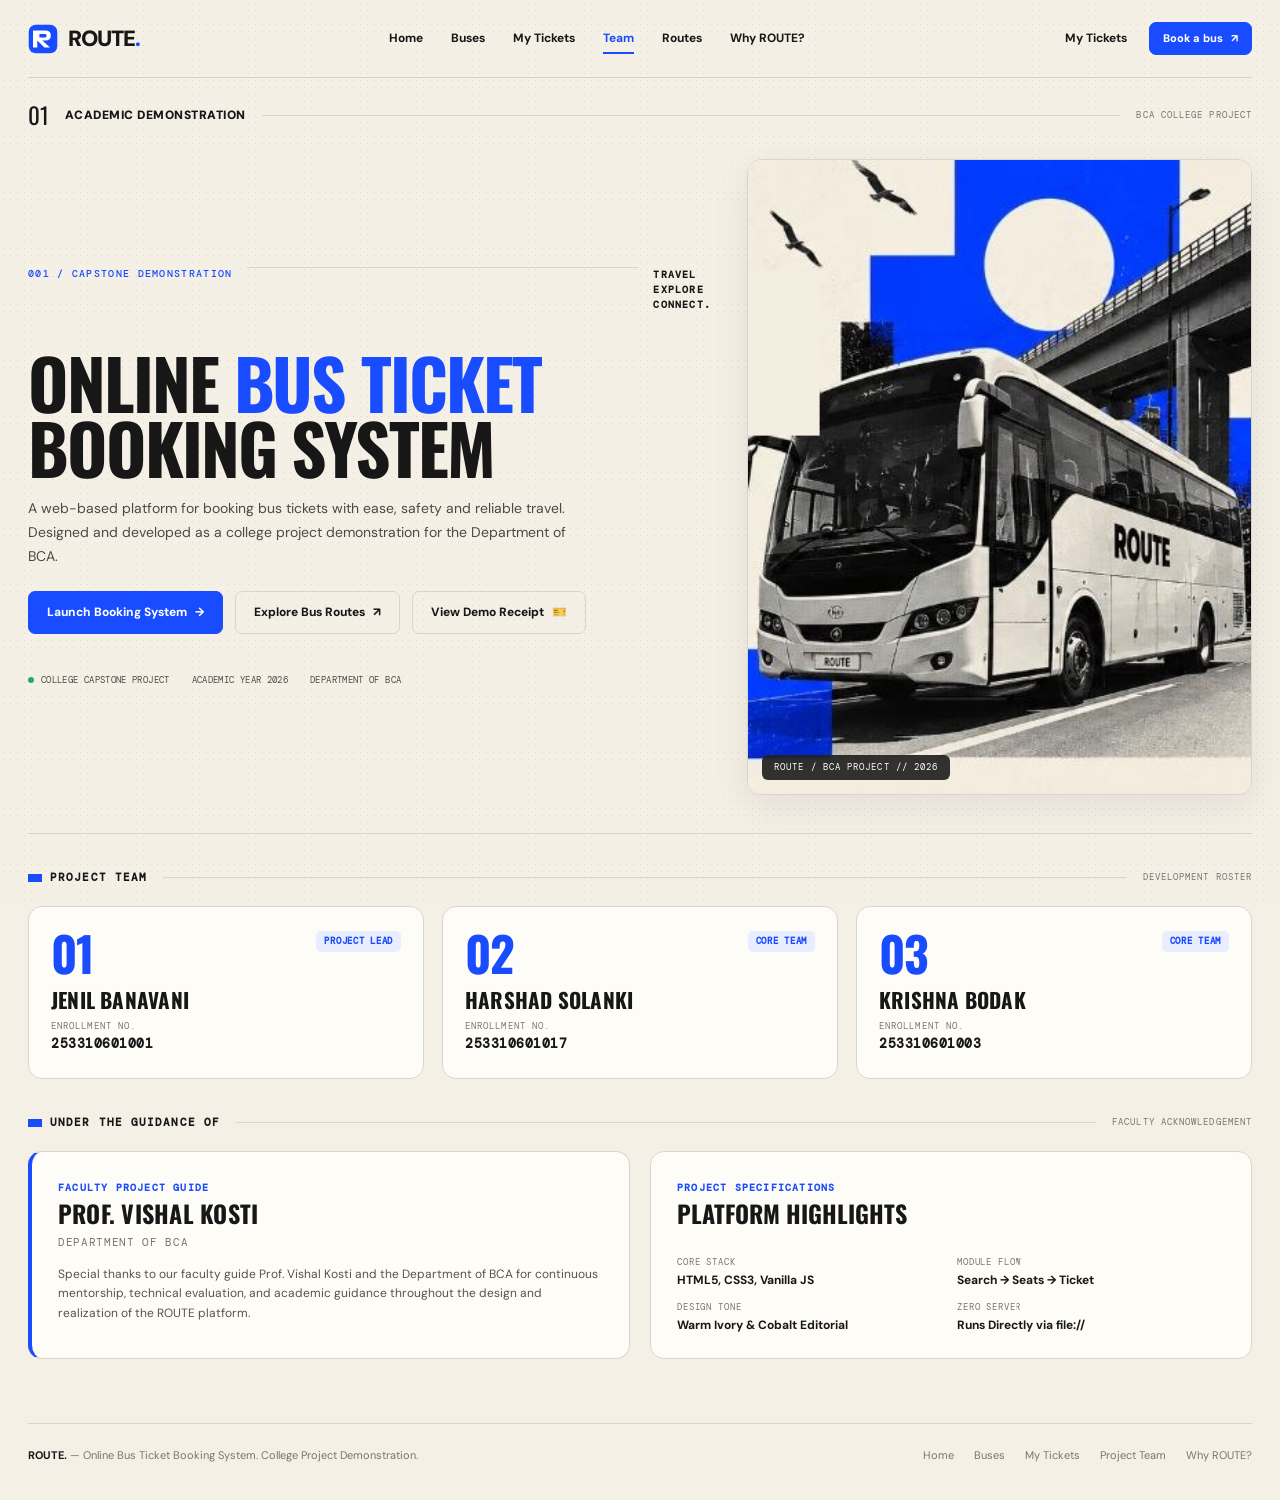
==== commit 1f61e924: "Update project entry to team page first and add team roster with enrollment numbers" ====
--- a/route-bus-booking/index.html
+++ b/route-bus-booking/index.html
@@ -4,8 +4,8 @@
   <meta charset="utf-8">
   <meta name="viewport" content="width=device-width, initial-scale=1">
   <meta name="theme-color" content="#f4f0e6">
-  <meta name="description" content="Find your next stop with ROUTE. Explore bus routes, compare fares and book your journey online. College project demonstration.">
-  <title>ROUTE — Online Bus Ticket Booking System</title>
+  <meta name="description" content="ROUTE — Online Bus Ticket Booking System. College project demonstration by Jenil Banavani and team, Department of BCA.">
+  <title>Project Team & Academic Credits — ROUTE</title>
   <link rel="icon" href="assets/route-mark.svg" type="image/svg+xml">
   <link rel="stylesheet" href="styles.css">
   <script src="app.js" defer></script>
@@ -18,12 +18,12 @@
         <span class="brand-word">ROUTE<span>.</span></span>
       </a>
       <nav class="nav-links" aria-label="Main navigation">
-        <a href="index.html" class="active">Home</a>
+        <a href="home.html">Home</a>
         <a href="buses.html">Buses</a>
         <a href="ticket.html">My Tickets</a>
-        <a href="project-team.html">Team</a>
-        <a href="#popular">Routes</a>
-        <a href="#why-route">Why ROUTE?</a>
+        <a href="index.html" class="active">Team</a>
+        <a href="home.html#popular">Routes</a>
+        <a href="home.html#why-route">Why ROUTE?</a>
       </nav>
       <div class="header-actions">
         <a href="ticket.html" class="text-button">My Tickets</a>
@@ -33,138 +33,145 @@
     </header>
 
     <main>
-      <section class="hero" aria-labelledby="hero-title">
-        <div class="hero-copy">
+      <div class="page-topline">
+        <span class="page-number">01</span>
+        <span class="section-label">Academic Demonstration</span>
+        <span class="serif-rule"></span>
+        <span class="tiny-label">BCA College Project</span>
+      </div>
+
+      <section class="team-hero" aria-labelledby="team-hero-heading">
+        <div class="team-hero-copy">
           <div class="micro-stack">
-            <span class="eyebrow blue">001 / Travel made clear</span>
+            <span class="eyebrow blue">001 / Capstone Demonstration</span>
             <span class="serif-rule"></span>
-            <strong>Explore<br>Connect<br>Go further.</strong>
+            <strong>Travel<br>Explore<br>Connect.</strong>
           </div>
-          <h1 id="hero-title">Your next stop <span>starts here.</span></h1>
-          <p class="hero-sub">Less planning. More places. Find a bus that fits your route, your time, and your kind of journey.</p>
-          <div style="display:flex;gap:10px;flex-wrap:wrap">
-            <a href="#search" class="btn">Find your bus <span>→</span></a>
-            <a href="ticket.html" class="btn secondary">View My Tickets <span>↘</span></a>
+
+          <h1 id="team-hero-heading">
+            ONLINE <span>BUS TICKET</span> BOOKING SYSTEM
+          </h1>
+
+          <p class="team-hero-sub">
+            A web-based platform for booking bus tickets with ease, safety and reliable travel. Designed and developed as a college project demonstration for the Department of BCA.
+          </p>
+
+          <div class="team-hero-actions">
+            <a href="home.html" class="btn">Launch Booking System <span>→</span></a>
+            <a href="buses.html" class="btn secondary">Explore Bus Routes <span>↗</span></a>
+            <a href="ticket.html" class="btn secondary">View Demo Receipt <span>🎫</span></a>
           </div>
+
           <div class="hero-meta">
-            <span><i class="status-dot"></i> 1,000+ destinations</span>
-            <span>Zero booking fees</span>
-            <span>Verified operators</span>
+            <span><i class="status-dot"></i> College Capstone Project</span>
+            <span>Academic Year 2026</span>
+            <span>Department of BCA</span>
           </div>
         </div>
 
-        <figure class="hero-art">
-          <img src="assets/bus-clean.png" alt="ROUTE express coach bus with cobalt graphic shapes and flight patterns">
-          <figcaption class="art-caption">ROUTE EXPRESS COACH // DEPT OF BCA</figcaption>
+        <figure class="team-hero-art">
+          <img src="assets/bus-clean.png" alt="Monochrome coach bus on highway with cobalt blue geometric shapes and flight patterns">
+          <span class="team-hero-badge">ROUTE / BCA PROJECT // 2026</span>
         </figure>
       </section>
 
-      <section id="search" aria-label="Bus search">
-        <form class="booking-search" id="trip-search-form">
-          <div class="search-field">
-            <span class="icon search-icon">📍</span>
-            <div style="flex:1">
-              <label for="from-city">From</label>
-              <select id="from-city" name="from">
-                <option value="Ahmedabad" selected>Ahmedabad (AHM)</option>
-                <option value="Surat">Surat (SUR)</option>
-                <option value="Vadodara">Vadodara (BDQ)</option>
-                <option value="Rajkot">Rajkot (RAJ)</option>
-                <option value="Mumbai">Mumbai (BOM)</option>
-                <option value="Pune">Pune (PUN)</option>
-              </select>
+      <section class="team-roster-section" aria-labelledby="roster-heading">
+        <div class="team-section-header">
+          <span class="team-section-badge" id="roster-heading">Project Team</span>
+          <span class="serif-rule"></span>
+          <span class="tiny-label">Development Roster</span>
+        </div>
+
+        <div class="team-grid">
+          <!-- Member 01 -->
+          <article class="team-card">
+            <div class="team-card-top">
+              <span class="team-num">01</span>
+              <span class="team-tag">Project Lead</span>
             </div>
-            <button type="button" class="swap-btn" id="swap-cities" title="Swap cities" aria-label="Swap cities">⇄</button>
-          </div>
+            <div class="team-info">
+              <h2>JENIL BANAVANI</h2>
+              <div class="team-meta">
+                <span>Enrollment No.</span>
+                <strong>253310601001</strong>
+              </div>
+            </div>
+          </article>
 
-          <div class="search-field">
-            <span class="icon search-icon">🎯</span>
-            <div style="flex:1">
-              <label for="to-city">To</label>
-              <select id="to-city" name="to">
-                <option value="Mumbai" selected>Mumbai (BOM)</option>
-                <option value="Pune">Pune (PUN)</option>
-                <option value="Ahmedabad">Ahmedabad (AHM)</option>
-                <option value="Surat">Surat (SUR)</option>
-                <option value="Vadodara">Vadodara (BDQ)</option>
-                <option value="Goa">Goa (GOI)</option>
-              </select>
+          <!-- Member 02 -->
+          <article class="team-card">
+            <div class="team-card-top">
+              <span class="team-num">02</span>
+              <span class="team-tag">Core Team</span>
             </div>
-          </div>
+            <div class="team-info">
+              <h2>HARSHAD SOLANKI</h2>
+              <div class="team-meta">
+                <span>Enrollment No.</span>
+                <strong>253310601017</strong>
+              </div>
+            </div>
+          </article>
 
-          <div class="search-field">
-            <span class="icon search-icon">📅</span>
-            <div style="flex:1">
-              <label for="travel-date">Date of Journey</label>
-              <input type="date" id="travel-date" name="date" value="2026-10-15">
+          <!-- Member 03 -->
+          <article class="team-card">
+            <div class="team-card-top">
+              <span class="team-num">03</span>
+              <span class="team-tag">Core Team</span>
             </div>
-          </div>
-
-          <button type="submit" class="btn search-submit">Search buses <span>→</span></button>
-        </form>
+            <div class="team-info">
+              <h2>KRISHNA BODAK</h2>
+              <div class="team-meta">
+                <span>Enrollment No.</span>
+                <strong>253310601003</strong>
+              </div>
+            </div>
+          </article>
+        </div>
       </section>
 
-      <section id="popular" class="popular-routes" aria-label="Popular routes">
-        <span class="tiny-label">Popular routes</span>
-        <button type="button" class="route-chip" data-from="Ahmedabad" data-to="Mumbai">Ahmedabad → Mumbai <span class="blue">from ₹1,150</span></button>
-        <button type="button" class="route-chip" data-from="Surat" data-to="Pune">Surat → Pune <span class="blue">from ₹950</span></button>
-        <button type="button" class="route-chip" data-from="Vadodara" data-to="Mumbai">Vadodara → Mumbai <span class="blue">from ₹850</span></button>
-        <button type="button" class="route-chip" data-from="Mumbai" data-to="Goa">Mumbai → Goa <span class="blue">from ₹1,400</span></button>
-      </section>
+      <section class="team-guidance-section" aria-labelledby="guidance-heading">
+        <div class="team-section-header">
+          <span class="team-section-badge" id="guidance-heading">Under the Guidance Of</span>
+          <span class="serif-rule"></span>
+          <span class="tiny-label">Faculty Acknowledgement</span>
+        </div>
 
-      <section class="stats-row" aria-label="Platform highlights">
-        <article class="stat-card">
-          <div>
-            <strong>12K+</strong>
-            <div class="tiny-label" style="margin-top:4px">Monthly riders</div>
-          </div>
-          <span>Fast, reliable journeys planned daily</span>
-        </article>
-        <article class="stat-card">
-          <div>
-            <strong>48+</strong>
-            <div class="tiny-label" style="margin-top:4px">Connected hubs</div>
-          </div>
-          <span>Major terminals and local stop networks</span>
-        </article>
-        <article class="stat-card">
-          <div>
-            <strong>4.8★</strong>
-            <div class="tiny-label" style="margin-top:4px">Rider rating</div>
-          </div>
-          <span>Consistently trusted passenger experience</span>
-        </article>
-        <article class="stat-card">
-          <div>
-            <strong>100%</strong>
-            <div class="tiny-label" style="margin-top:4px">Instant seats</div>
-          </div>
-          <span>Live seat confirmation with demo receipt</span>
-        </article>
-      </section>
+        <div class="guidance-split">
+          <article class="guide-card">
+            <div>
+              <span class="guide-role">Faculty Project Guide</span>
+              <h2>PROF. VISHAL KOSTI</h2>
+              <span class="guide-dept">Department of BCA</span>
+            </div>
+            <p class="guide-note">
+              Special thanks to our faculty guide Prof. Vishal Kosti and the Department of BCA for continuous mentorship, technical evaluation, and academic guidance throughout the design and realization of the ROUTE platform.
+            </p>
+          </article>
 
-      <section id="why-route" style="margin-top:54px" aria-label="Why choose ROUTE">
-        <div class="page-topline">
-          <span class="page-number">01</span>
-          <span class="section-label">Why ROUTE?</span>
-          <span class="serif-rule"></span>
-          <span class="tiny-label">Built for modern travel</span>
-        </div>
-        <div style="display:grid;grid-template-columns:repeat(auto-fit,minmax(280px,1fr));gap:18px;margin-top:16px">
-          <article class="panel" style="padding:22px">
-            <span class="mini-tag blue-tag" style="margin-bottom:12px">Smart Booking</span>
-            <h3 style="font-size:16px;margin:0 0 8px">Interactive Seat Selection</h3>
-            <p style="color:var(--muted);font-size:12px;line-height:1.6;margin:0">Choose lower or upper deck sleepers with real-time pricing and dynamic total calculation.</p>
-          </article>
-          <article class="panel" style="padding:22px">
-            <span class="mini-tag blue-tag" style="margin-bottom:12px">Instant Confirmation</span>
-            <h3 style="font-size:16px;margin:0 0 8px">Realistic Demo E-Tickets</h3>
-            <p style="color:var(--muted);font-size:12px;line-height:1.6;margin:0">Generates branded booking IDs, scannable QR verification codes, passenger rosters, and fare summaries.</p>
-          </article>
-          <article class="panel" style="padding:22px">
-            <span class="mini-tag blue-tag" style="margin-bottom:12px">College Showcase</span>
-            <h3 style="font-size:16px;margin:0 0 8px">Academic BCA Project</h3>
-            <p style="color:var(--muted);font-size:12px;line-height:1.6;margin:0">Built by Jenil Banavani and team under the guidance of Prof. Sir Name, Department of BCA.</p>
+          <article class="specs-card">
+            <div>
+              <span class="guide-role">Project Specifications</span>
+              <h2 style="font-family:'Oswald',sans-serif;font-size:24px;text-transform:uppercase;margin:0 0 12px;color:var(--ink);">Platform Highlights</h2>
+            </div>
+            <div class="specs-grid">
+              <div class="spec-item">
+                <span>Core Stack</span>
+                <strong>HTML5, CSS3, Vanilla JS</strong>
+              </div>
+              <div class="spec-item">
+                <span>Module Flow</span>
+                <strong>Search → Seats → Ticket</strong>
+              </div>
+              <div class="spec-item">
+                <span>Design Tone</span>
+                <strong>Warm Ivory & Cobalt Editorial</strong>
+              </div>
+              <div class="spec-item">
+                <span>Zero Server</span>
+                <strong>Runs Directly via file://</strong>
+              </div>
+            </div>
           </article>
         </div>
       </section>
@@ -175,11 +182,11 @@
         <strong>ROUTE.</strong> — Online Bus Ticket Booking System. College Project Demonstration.
       </div>
       <div class="footer-links">
-        <a href="index.html">Home</a>
+        <a href="home.html">Home</a>
         <a href="buses.html">Buses</a>
         <a href="ticket.html">My Tickets</a>
-        <a href="project-team.html">Project Team</a>
-        <a href="#why-route">Why ROUTE?</a>
+        <a href="index.html">Project Team</a>
+        <a href="home.html#why-route">Why ROUTE?</a>
       </div>
     </footer>
   </div>
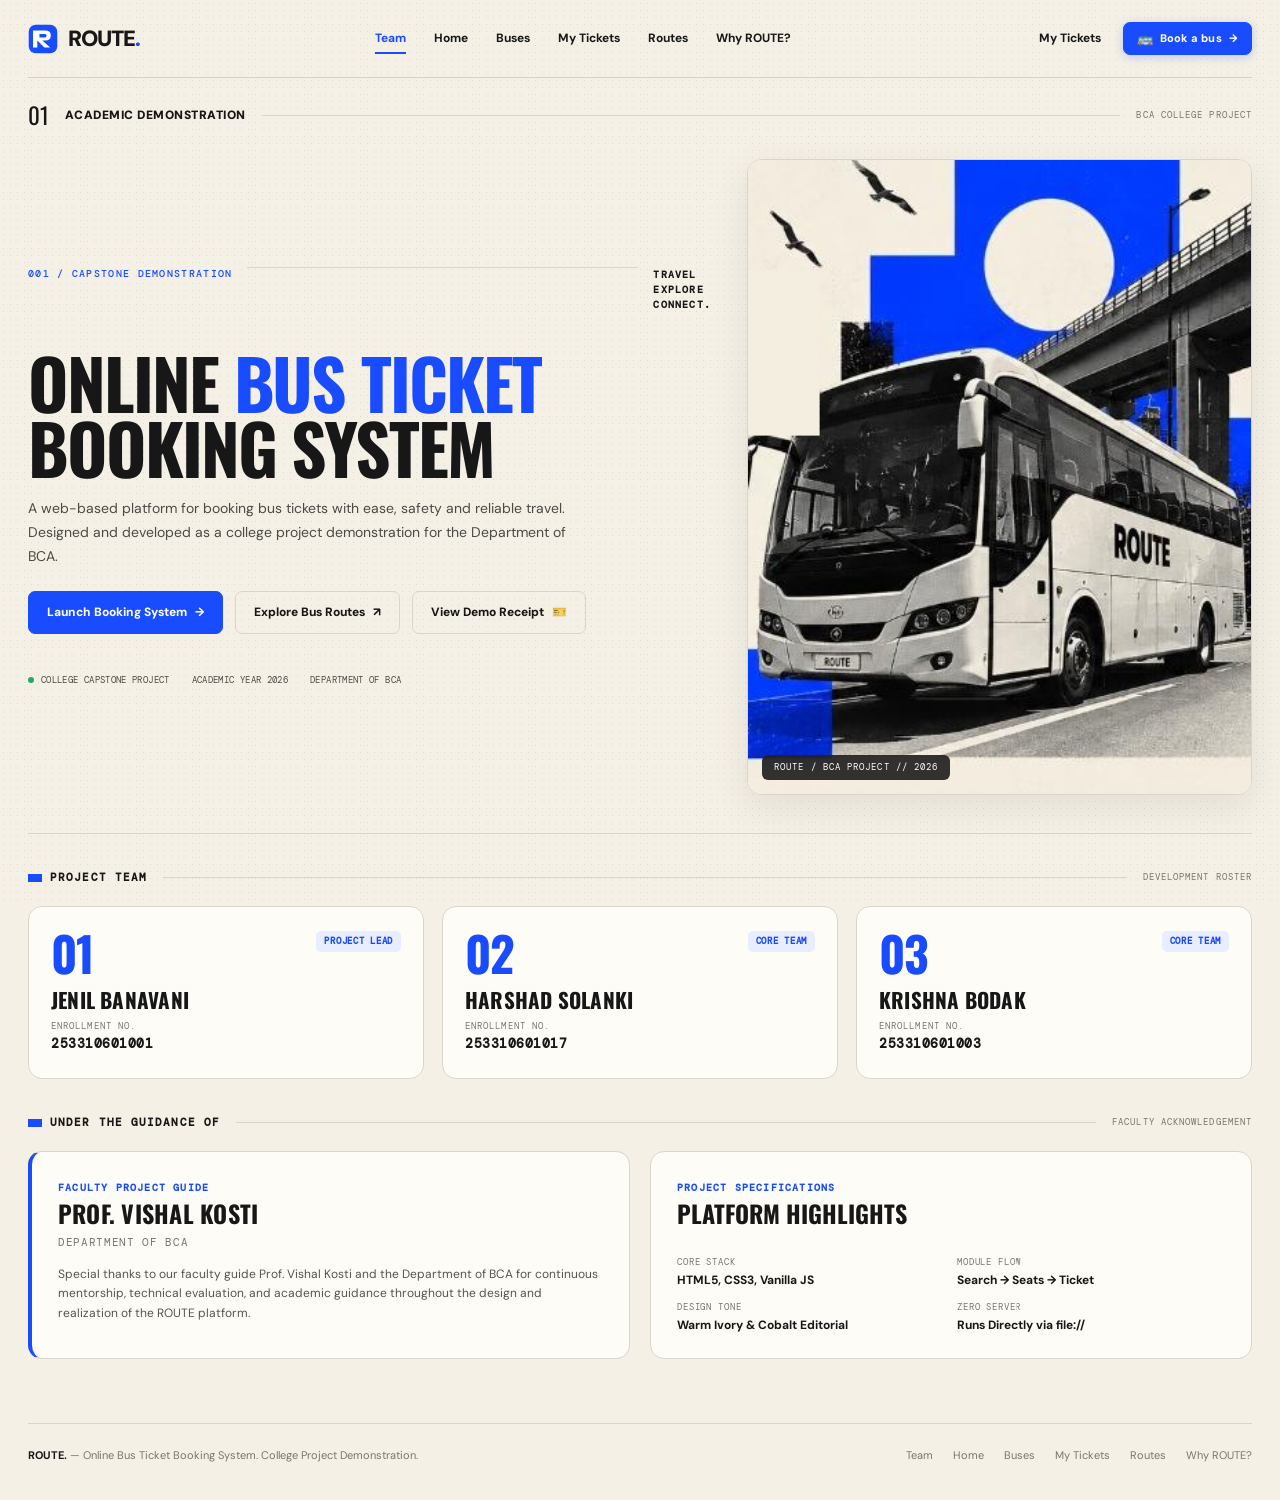
==== commit 7086be8f: "Update nav links order to Team-Home-Buses-MyTickets-Routes-WhyRoute and add bus button directing to " ====
--- a/route-bus-booking/index.html
+++ b/route-bus-booking/index.html
@@ -7,6 +7,9 @@
   <meta name="description" content="ROUTE — Online Bus Ticket Booking System. College project demonstration by Jenil Banavani and team, Department of BCA.">
   <title>Project Team & Academic Credits — ROUTE</title>
   <link rel="icon" href="assets/route-mark.svg" type="image/svg+xml">
+  <script>
+    try { sessionStorage.setItem('route_entered', 'true'); } catch (e) {}
+  </script>
   <link rel="stylesheet" href="styles.css">
   <script src="app.js" defer></script>
 </head>
@@ -18,16 +21,16 @@
         <span class="brand-word">ROUTE<span>.</span></span>
       </a>
       <nav class="nav-links" aria-label="Main navigation">
-        <a href="home.html">Home</a>
+        <a href="index.html" class="active">Team</a>
+        <a href="home.html?from=team">Home</a>
         <a href="buses.html">Buses</a>
         <a href="ticket.html">My Tickets</a>
-        <a href="index.html" class="active">Team</a>
-        <a href="home.html#popular">Routes</a>
-        <a href="home.html#why-route">Why ROUTE?</a>
+        <a href="home.html?from=team#popular">Routes</a>
+        <a href="home.html?from=team#why-route">Why ROUTE?</a>
       </nav>
       <div class="header-actions">
         <a href="ticket.html" class="text-button">My Tickets</a>
-        <a href="buses.html" class="btn small">Book a bus <span>↗</span></a>
+        <a href="home.html?from=team#search" class="btn small nav-bus-btn" aria-label="Book a Bus - Directs to Home search"><span class="nav-bus-icon">🚌</span> Book a bus <span>→</span></a>
       </div>
       <button class="menu-toggle" aria-label="Toggle navigation" aria-expanded="false">☰</button>
     </header>
@@ -57,7 +60,7 @@
           </p>
 
           <div class="team-hero-actions">
-            <a href="home.html" class="btn">Launch Booking System <span>→</span></a>
+            <a href="home.html?from=team" class="btn">Launch Booking System <span>→</span></a>
             <a href="buses.html" class="btn secondary">Explore Bus Routes <span>↗</span></a>
             <a href="ticket.html" class="btn secondary">View Demo Receipt <span>🎫</span></a>
           </div>
@@ -182,11 +185,12 @@
         <strong>ROUTE.</strong> — Online Bus Ticket Booking System. College Project Demonstration.
       </div>
       <div class="footer-links">
-        <a href="home.html">Home</a>
+        <a href="index.html">Team</a>
+        <a href="home.html?from=team">Home</a>
         <a href="buses.html">Buses</a>
         <a href="ticket.html">My Tickets</a>
-        <a href="index.html">Project Team</a>
-        <a href="home.html#why-route">Why ROUTE?</a>
+        <a href="home.html?from=team#popular">Routes</a>
+        <a href="home.html?from=team#why-route">Why ROUTE?</a>
       </div>
     </footer>
   </div>
--- a/route-bus-booking/styles.css
+++ b/route-bus-booking/styles.css
@@ -213,6 +213,31 @@
 .btn.small {
   padding: 8px 13px;
   font-size: 11px;
+}
+
+.nav-bus-btn {
+  display: inline-flex;
+  align-items: center;
+  gap: 7px;
+  background: var(--blue);
+  color: #fff;
+  border-radius: 7px;
+  padding: 8px 14px;
+  font-weight: 800;
+  letter-spacing: 0.2px;
+  box-shadow: 0 2px 8px rgba(25, 75, 255, 0.25);
+  transition: transform 0.18s, background 0.18s, box-shadow 0.18s;
+}
+
+.nav-bus-btn:hover {
+  background: var(--blue-dark);
+  transform: translateY(-1px);
+  box-shadow: 0 4px 14px rgba(25, 75, 255, 0.35);
+}
+
+.nav-bus-icon {
+  font-size: 13px;
+  line-height: 1;
 }
 
 .btn.full {
